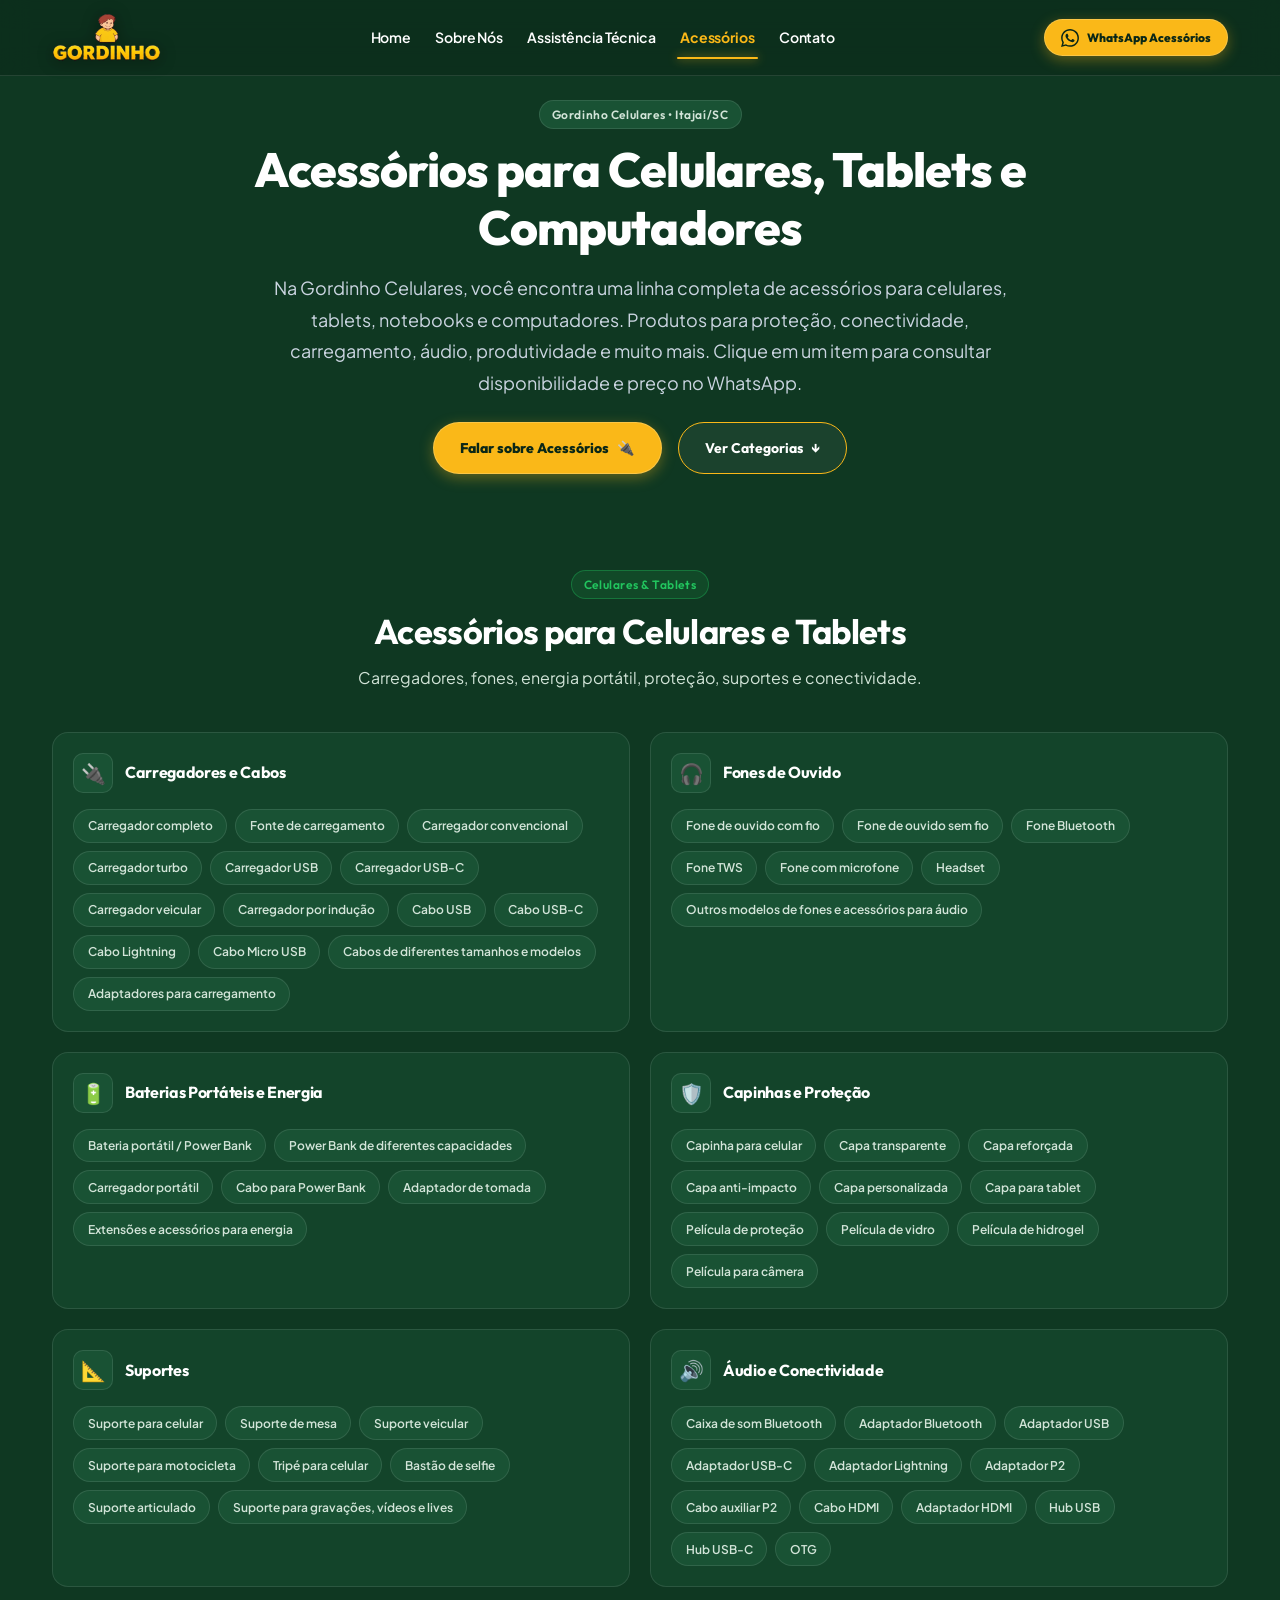
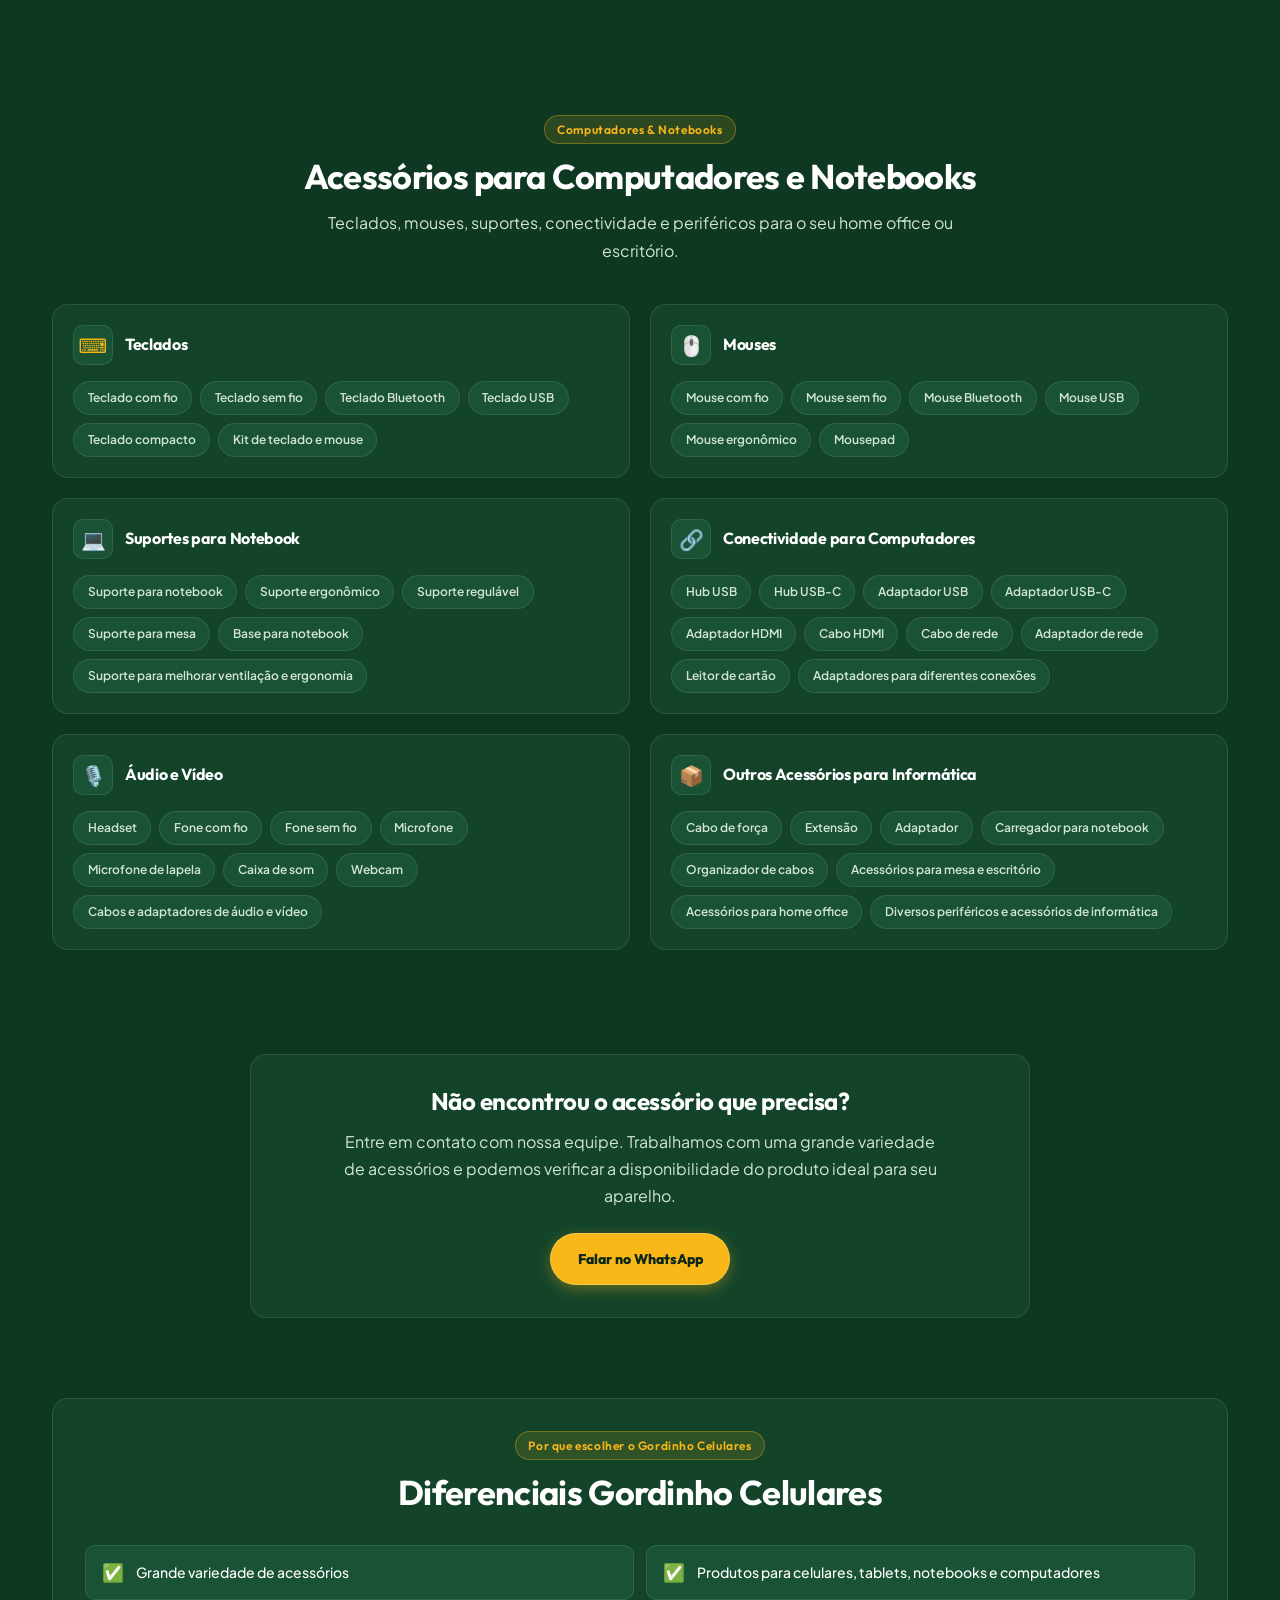
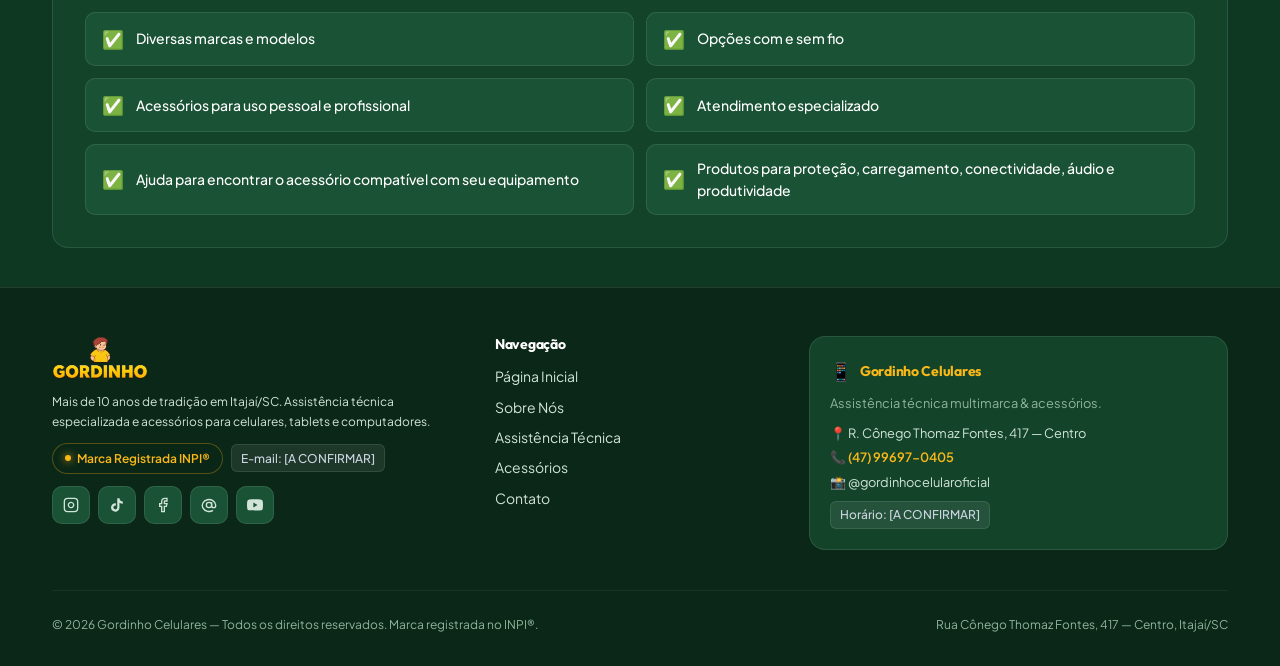
==== acessorios.html @ 09efba8e "feat: refatoracao e modernizacao visual do layout, estilizacao e paginas" ====
<!DOCTYPE html>
<html lang="pt-BR">
<head>
  <meta charset="UTF-8">
  <meta name="viewport" content="width=device-width, initial-scale=1.0">
  <title>Acessórios para Celulares, Tablets e Computadores | Gordinho Celulares</title>
  <meta name="description" content="Linha completa de acessórios para celulares, tablets, notebooks e computadores na Gordinho Celulares em Itajaí/SC: carregadores, fones, capinhas, suportes, teclados, mouses e muito mais.">
  <link rel="icon" type="image/png" href="assets/images/favicon.png">
  <link rel="apple-touch-icon" href="assets/images/favicon.png">

  <!-- CSS Design System -->
  <link rel="stylesheet" href="css/variables.css">
  <link rel="stylesheet" href="css/global.css">
  <link rel="stylesheet" href="css/components.css">
  <link rel="stylesheet" href="css/pages.css">

  <!-- Schema.org JSON-LD para Gordinho Celulares -->
  <script type="application/ld+json">
  {
    "@context": "https://schema.org",
    "@type": "LocalBusiness",
    "@id": "https://gordinhocelulares.com.br/acessorios.html#negocio",
    "name": "Gordinho Celulares — Acessórios",
    "image": "https://gordinhocelulares.com.br/assets/images/logo.png",
    "telephone": "+5547996970405",
    "address": {
      "@type": "PostalAddress",
      "streetAddress": "Rua Cônego Thomaz Fontes, 417",
      "addressLocality": "Itajaí",
      "addressRegion": "SC",
      "postalCode": "88301-100",
      "addressCountry": "BR"
    },
    "hasOfferCatalog": {
      "@type": "OfferCatalog",
      "name": "Acessórios para Celulares, Tablets e Computadores",
      "itemListElement": [
        { "@type": "OfferCatalog", "name": "Carregadores e Cabos" },
        { "@type": "OfferCatalog", "name": "Fones de Ouvido" },
        { "@type": "OfferCatalog", "name": "Baterias Portáteis e Energia" },
        { "@type": "OfferCatalog", "name": "Capinhas e Proteção" },
        { "@type": "OfferCatalog", "name": "Suportes" },
        { "@type": "OfferCatalog", "name": "Áudio e Conectividade" },
        { "@type": "OfferCatalog", "name": "Teclados" },
        { "@type": "OfferCatalog", "name": "Mouses" },
        { "@type": "OfferCatalog", "name": "Suportes para Notebook" },
        { "@type": "OfferCatalog", "name": "Conectividade para Computadores" },
        { "@type": "OfferCatalog", "name": "Áudio e Vídeo" },
        { "@type": "OfferCatalog", "name": "Outros Acessórios para Informática" }
      ]
    }
  }
  </script>
</head>
<body>

  <!-- =========================================================================
       HEADER / NAVBAR
       ========================================================================= -->
  <header class="site-header">
    <div class="container header-container">
      <a href="index.html" class="brand-logo" aria-label="Página inicial Gordinho Celulares">
        <img src="assets/images/logo.png" alt="Gordinho Celulares" class="brand-logo-img">
      </a>

      <!-- Desktop Navigation -->
      <nav class="desktop-nav" aria-label="Navegação Principal">
        <a href="index.html" class="nav-link">Home</a>
        <a href="sobre.html" class="nav-link">Sobre Nós</a>
        <a href="assistencia.html" class="nav-link">Assistência Técnica</a>
        <a href="acessorios.html" class="nav-link active">Acessórios</a>
        <a href="contato.html" class="nav-link">Contato</a>
      </nav>

      <!-- Header Actions -->
      <div class="header-actions">
        <a href="https://wa.me/5547996970405?text=Ol%C3%A1%21%20Gostaria%20de%20saber%20sobre%20acess%C3%B3rios%20dispon%C3%ADveis." target="_blank" rel="noopener noreferrer" class="btn btn-whatsapp btn-sm" aria-label="Falar sobre acessórios no WhatsApp">
          <svg width="18" height="18" viewBox="0 0 24 24" fill="currentColor"><path d="M.057 24l1.687-6.163c-1.041-1.804-1.588-3.849-1.587-5.946.003-6.556 5.338-11.891 11.893-11.891 3.181.001 6.167 1.24 8.413 3.488 2.245 2.248 3.481 5.236 3.48 8.414-.003 6.557-5.338 11.892-11.893 11.892-1.99-.001-3.951-.5-5.688-1.448l-6.305 1.654zm6.597-3.807c1.676.995 3.276 1.591 5.392 1.592 5.448 0 9.886-4.434 9.889-9.885.002-5.462-4.415-9.89-9.881-9.892-5.452 0-9.887 4.434-9.889 9.884-.001 2.225.651 3.891 1.746 5.634l-.999 3.648 3.742-.981zm11.387-5.464c-.074-.124-.272-.198-.57-.347-.297-.149-1.758-.868-2.031-.967-.272-.099-.47-.149-.669.149-.198.297-.768.967-.941 1.165-.173.198-.347.223-.644.074-.297-.149-1.255-.462-2.39-1.475-.883-.788-1.48-1.761-1.653-2.059-.173-.297-.018-.458.13-.606.134-.133.297-.347.446-.521.151-.172.2-.296.3-.495.099-.198.05-.372-.025-.521-.075-.148-.669-1.611-.916-2.206-.242-.579-.487-.501-.669-.51l-.57-.01c-.198 0-.52.074-.792.372s-1.04 1.016-1.04 2.479 1.065 2.876 1.213 3.074c.149.198 2.095 3.2 5.076 4.487.709.306 1.263.489 1.694.626.712.226 1.36.194 1.872.118.571-.085 1.758-.719 2.006-1.413.248-.695.248-1.29.173-1.414z"/></svg>
          <span>WhatsApp Acessórios</span>
        </a>

        <button type="button" class="mobile-toggle-btn" id="mobileToggleBtn" aria-label="Abrir menu de navegação" aria-expanded="false" aria-controls="mobileDrawer">
          <span></span>
          <span></span>
          <span></span>
        </button>
      </div>
    </div>
  </header>

  <!-- Mobile Drawer Backdrop -->
  <div class="mobile-drawer-backdrop"></div>

  <!-- Mobile Drawer Menu -->
  <div class="mobile-drawer" id="mobileDrawer">
    <div>
      <div style="margin-bottom: var(--space-6); display: flex; align-items: center; justify-content: space-between;">
        <img src="assets/images/logo.png" alt="Gordinho Celulares" style="height: 48px; width: auto;">
      </div>
      <nav class="mobile-nav-list" aria-label="Navegação Mobile">
        <a href="index.html" class="mobile-nav-link">Home <span>→</span></a>
        <a href="sobre.html" class="mobile-nav-link">Sobre Nós <span>→</span></a>
        <a href="assistencia.html" class="mobile-nav-link">Assistência Técnica <span>→</span></a>
        <a href="acessorios.html" class="mobile-nav-link active">Acessórios <span>→</span></a>
        <a href="contato.html" class="mobile-nav-link">Contato <span>→</span></a>
      </nav>
    </div>

    <div style="padding-top: var(--space-6); border-top: 1px solid var(--border-color);">
      <a href="https://wa.me/5547996970405?text=Ol%C3%A1%21%20Gostaria%20de%20saber%20sobre%20acess%C3%B3rios%20dispon%C3%ADveis." target="_blank" rel="noopener noreferrer" class="btn btn-whatsapp" style="width: 100%;">
        Falar sobre Acessórios
      </a>
    </div>
  </div>

  <main style="flex: 1;">

    <!-- =========================================================================
         PAGE HEADER & INTRO
         ========================================================================= -->
    <section class="page-header">
      <div class="container">
        <div class="section-tag">Gordinho Celulares • Itajaí/SC</div>
        <h1 style="margin-bottom: var(--space-4); max-width: 850px; margin-left: auto; margin-right: auto;">
          Acessórios para Celulares, Tablets e Computadores
        </h1>
        <p class="lead" style="max-width: 780px; margin: 0 auto var(--space-6) auto; color: #CBD5E1;">
          Na Gordinho Celulares, você encontra uma linha completa de acessórios para celulares, tablets, notebooks e computadores. Produtos para proteção, conectividade, carregamento, áudio, produtividade e muito mais. Clique em um item para consultar disponibilidade e preço no WhatsApp.
        </p>

        <div class="flex items-center justify-center gap-4" style="flex-wrap: wrap;">
          <a href="https://wa.me/5547996970405?text=Ol%C3%A1%21%20Gostaria%20de%20saber%20sobre%20acess%C3%B3rios%20dispon%C3%ADveis." target="_blank" rel="noopener noreferrer" class="btn btn-primary btn-lg">
            <span>Falar sobre Acessórios</span>
            <span>🔌</span>
          </a>
          <a href="#celular-tablet" class="btn btn-secondary btn-lg">
            <span>Ver Categorias</span>
            <span>↓</span>
          </a>
        </div>
      </div>
    </section>

    <!-- =========================================================================
         ACESSÓRIOS PARA CELULARES E TABLETS
         ========================================================================= -->
    <section id="celular-tablet" class="section">
      <div class="container">

        <div class="section-header">
          <div class="section-tag tag-green">Celulares &amp; Tablets</div>
          <h2 class="section-title">Acessórios para Celulares e Tablets</h2>
          <p class="section-subtitle">
            Carregadores, fones, energia portátil, proteção, suportes e conectividade.
          </p>
        </div>

        <div class="accessory-categories-grid">

        <div class="accessory-category-card">
          <div class="accessory-category-title">
            <span class="accessory-category-icon">🔌</span>
            <h3>Carregadores e Cabos</h3>
          </div>
          <div class="accessory-chip-list">
              <a href="https://wa.me/5547996970405?text=Ol%C3%A1!%20Gostaria%20de%20saber%20sobre%3A%20Carregador%20completo%20%E2%80%94%20disponibilidade%20e%20pre%C3%A7o." target="_blank" rel="noopener noreferrer" class="accessory-chip">Carregador completo</a>
              <a href="https://wa.me/5547996970405?text=Ol%C3%A1!%20Gostaria%20de%20saber%20sobre%3A%20Fonte%20de%20carregamento%20%E2%80%94%20disponibilidade%20e%20pre%C3%A7o." target="_blank" rel="noopener noreferrer" class="accessory-chip">Fonte de carregamento</a>
              <a href="https://wa.me/5547996970405?text=Ol%C3%A1!%20Gostaria%20de%20saber%20sobre%3A%20Carregador%20convencional%20%E2%80%94%20disponibilidade%20e%20pre%C3%A7o." target="_blank" rel="noopener noreferrer" class="accessory-chip">Carregador convencional</a>
              <a href="https://wa.me/5547996970405?text=Ol%C3%A1!%20Gostaria%20de%20saber%20sobre%3A%20Carregador%20turbo%20%E2%80%94%20disponibilidade%20e%20pre%C3%A7o." target="_blank" rel="noopener noreferrer" class="accessory-chip">Carregador turbo</a>
              <a href="https://wa.me/5547996970405?text=Ol%C3%A1!%20Gostaria%20de%20saber%20sobre%3A%20Carregador%20USB%20%E2%80%94%20disponibilidade%20e%20pre%C3%A7o." target="_blank" rel="noopener noreferrer" class="accessory-chip">Carregador USB</a>
              <a href="https://wa.me/5547996970405?text=Ol%C3%A1!%20Gostaria%20de%20saber%20sobre%3A%20Carregador%20USB-C%20%E2%80%94%20disponibilidade%20e%20pre%C3%A7o." target="_blank" rel="noopener noreferrer" class="accessory-chip">Carregador USB-C</a>
              <a href="https://wa.me/5547996970405?text=Ol%C3%A1!%20Gostaria%20de%20saber%20sobre%3A%20Carregador%20veicular%20%E2%80%94%20disponibilidade%20e%20pre%C3%A7o." target="_blank" rel="noopener noreferrer" class="accessory-chip">Carregador veicular</a>
              <a href="https://wa.me/5547996970405?text=Ol%C3%A1!%20Gostaria%20de%20saber%20sobre%3A%20Carregador%20por%20indu%C3%A7%C3%A3o%20%E2%80%94%20disponibilidade%20e%20pre%C3%A7o." target="_blank" rel="noopener noreferrer" class="accessory-chip">Carregador por indução</a>
              <a href="https://wa.me/5547996970405?text=Ol%C3%A1!%20Gostaria%20de%20saber%20sobre%3A%20Cabo%20USB%20%E2%80%94%20disponibilidade%20e%20pre%C3%A7o." target="_blank" rel="noopener noreferrer" class="accessory-chip">Cabo USB</a>
              <a href="https://wa.me/5547996970405?text=Ol%C3%A1!%20Gostaria%20de%20saber%20sobre%3A%20Cabo%20USB-C%20%E2%80%94%20disponibilidade%20e%20pre%C3%A7o." target="_blank" rel="noopener noreferrer" class="accessory-chip">Cabo USB-C</a>
              <a href="https://wa.me/5547996970405?text=Ol%C3%A1!%20Gostaria%20de%20saber%20sobre%3A%20Cabo%20Lightning%20%E2%80%94%20disponibilidade%20e%20pre%C3%A7o." target="_blank" rel="noopener noreferrer" class="accessory-chip">Cabo Lightning</a>
              <a href="https://wa.me/5547996970405?text=Ol%C3%A1!%20Gostaria%20de%20saber%20sobre%3A%20Cabo%20Micro%20USB%20%E2%80%94%20disponibilidade%20e%20pre%C3%A7o." target="_blank" rel="noopener noreferrer" class="accessory-chip">Cabo Micro USB</a>
              <a href="https://wa.me/5547996970405?text=Ol%C3%A1!%20Gostaria%20de%20saber%20sobre%3A%20Cabos%20de%20diferentes%20tamanhos%20e%20modelos%20%E2%80%94%20disponibilidade%20e%20pre%C3%A7o." target="_blank" rel="noopener noreferrer" class="accessory-chip">Cabos de diferentes tamanhos e modelos</a>
              <a href="https://wa.me/5547996970405?text=Ol%C3%A1!%20Gostaria%20de%20saber%20sobre%3A%20Adaptadores%20para%20carregamento%20%E2%80%94%20disponibilidade%20e%20pre%C3%A7o." target="_blank" rel="noopener noreferrer" class="accessory-chip">Adaptadores para carregamento</a>
          </div>
        </div>

        <div class="accessory-category-card">
          <div class="accessory-category-title">
            <span class="accessory-category-icon">🎧</span>
            <h3>Fones de Ouvido</h3>
          </div>
          <div class="accessory-chip-list">
              <a href="https://wa.me/5547996970405?text=Ol%C3%A1!%20Gostaria%20de%20saber%20sobre%3A%20Fone%20de%20ouvido%20com%20fio%20%E2%80%94%20disponibilidade%20e%20pre%C3%A7o." target="_blank" rel="noopener noreferrer" class="accessory-chip">Fone de ouvido com fio</a>
              <a href="https://wa.me/5547996970405?text=Ol%C3%A1!%20Gostaria%20de%20saber%20sobre%3A%20Fone%20de%20ouvido%20sem%20fio%20%E2%80%94%20disponibilidade%20e%20pre%C3%A7o." target="_blank" rel="noopener noreferrer" class="accessory-chip">Fone de ouvido sem fio</a>
              <a href="https://wa.me/5547996970405?text=Ol%C3%A1!%20Gostaria%20de%20saber%20sobre%3A%20Fone%20Bluetooth%20%E2%80%94%20disponibilidade%20e%20pre%C3%A7o." target="_blank" rel="noopener noreferrer" class="accessory-chip">Fone Bluetooth</a>
              <a href="https://wa.me/5547996970405?text=Ol%C3%A1!%20Gostaria%20de%20saber%20sobre%3A%20Fone%20TWS%20%E2%80%94%20disponibilidade%20e%20pre%C3%A7o." target="_blank" rel="noopener noreferrer" class="accessory-chip">Fone TWS</a>
              <a href="https://wa.me/5547996970405?text=Ol%C3%A1!%20Gostaria%20de%20saber%20sobre%3A%20Fone%20com%20microfone%20%E2%80%94%20disponibilidade%20e%20pre%C3%A7o." target="_blank" rel="noopener noreferrer" class="accessory-chip">Fone com microfone</a>
              <a href="https://wa.me/5547996970405?text=Ol%C3%A1!%20Gostaria%20de%20saber%20sobre%3A%20Headset%20%E2%80%94%20disponibilidade%20e%20pre%C3%A7o." target="_blank" rel="noopener noreferrer" class="accessory-chip">Headset</a>
              <a href="https://wa.me/5547996970405?text=Ol%C3%A1!%20Gostaria%20de%20saber%20sobre%3A%20Outros%20modelos%20de%20fones%20e%20acess%C3%B3rios%20para%20%C3%A1udio%20%E2%80%94%20disponibilidade%20e%20pre%C3%A7o." target="_blank" rel="noopener noreferrer" class="accessory-chip">Outros modelos de fones e acessórios para áudio</a>
          </div>
        </div>

        <div class="accessory-category-card">
          <div class="accessory-category-title">
            <span class="accessory-category-icon">🔋</span>
            <h3>Baterias Portáteis e Energia</h3>
          </div>
          <div class="accessory-chip-list">
              <a href="https://wa.me/5547996970405?text=Ol%C3%A1!%20Gostaria%20de%20saber%20sobre%3A%20Bateria%20port%C3%A1til%20%2F%20Power%20Bank%20%E2%80%94%20disponibilidade%20e%20pre%C3%A7o." target="_blank" rel="noopener noreferrer" class="accessory-chip">Bateria portátil / Power Bank</a>
              <a href="https://wa.me/5547996970405?text=Ol%C3%A1!%20Gostaria%20de%20saber%20sobre%3A%20Power%20Bank%20de%20diferentes%20capacidades%20%E2%80%94%20disponibilidade%20e%20pre%C3%A7o." target="_blank" rel="noopener noreferrer" class="accessory-chip">Power Bank de diferentes capacidades</a>
              <a href="https://wa.me/5547996970405?text=Ol%C3%A1!%20Gostaria%20de%20saber%20sobre%3A%20Carregador%20port%C3%A1til%20%E2%80%94%20disponibilidade%20e%20pre%C3%A7o." target="_blank" rel="noopener noreferrer" class="accessory-chip">Carregador portátil</a>
              <a href="https://wa.me/5547996970405?text=Ol%C3%A1!%20Gostaria%20de%20saber%20sobre%3A%20Cabo%20para%20Power%20Bank%20%E2%80%94%20disponibilidade%20e%20pre%C3%A7o." target="_blank" rel="noopener noreferrer" class="accessory-chip">Cabo para Power Bank</a>
              <a href="https://wa.me/5547996970405?text=Ol%C3%A1!%20Gostaria%20de%20saber%20sobre%3A%20Adaptador%20de%20tomada%20%E2%80%94%20disponibilidade%20e%20pre%C3%A7o." target="_blank" rel="noopener noreferrer" class="accessory-chip">Adaptador de tomada</a>
              <a href="https://wa.me/5547996970405?text=Ol%C3%A1!%20Gostaria%20de%20saber%20sobre%3A%20Extens%C3%B5es%20e%20acess%C3%B3rios%20para%20energia%20%E2%80%94%20disponibilidade%20e%20pre%C3%A7o." target="_blank" rel="noopener noreferrer" class="accessory-chip">Extensões e acessórios para energia</a>
          </div>
        </div>

        <div class="accessory-category-card">
          <div class="accessory-category-title">
            <span class="accessory-category-icon">🛡️</span>
            <h3>Capinhas e Proteção</h3>
          </div>
          <div class="accessory-chip-list">
              <a href="https://wa.me/5547996970405?text=Ol%C3%A1!%20Gostaria%20de%20saber%20sobre%3A%20Capinha%20para%20celular%20%E2%80%94%20disponibilidade%20e%20pre%C3%A7o." target="_blank" rel="noopener noreferrer" class="accessory-chip">Capinha para celular</a>
              <a href="https://wa.me/5547996970405?text=Ol%C3%A1!%20Gostaria%20de%20saber%20sobre%3A%20Capa%20transparente%20%E2%80%94%20disponibilidade%20e%20pre%C3%A7o." target="_blank" rel="noopener noreferrer" class="accessory-chip">Capa transparente</a>
              <a href="https://wa.me/5547996970405?text=Ol%C3%A1!%20Gostaria%20de%20saber%20sobre%3A%20Capa%20refor%C3%A7ada%20%E2%80%94%20disponibilidade%20e%20pre%C3%A7o." target="_blank" rel="noopener noreferrer" class="accessory-chip">Capa reforçada</a>
              <a href="https://wa.me/5547996970405?text=Ol%C3%A1!%20Gostaria%20de%20saber%20sobre%3A%20Capa%20anti-impacto%20%E2%80%94%20disponibilidade%20e%20pre%C3%A7o." target="_blank" rel="noopener noreferrer" class="accessory-chip">Capa anti-impacto</a>
              <a href="https://wa.me/5547996970405?text=Ol%C3%A1!%20Gostaria%20de%20saber%20sobre%3A%20Capa%20personalizada%20%E2%80%94%20disponibilidade%20e%20pre%C3%A7o." target="_blank" rel="noopener noreferrer" class="accessory-chip">Capa personalizada</a>
              <a href="https://wa.me/5547996970405?text=Ol%C3%A1!%20Gostaria%20de%20saber%20sobre%3A%20Capa%20para%20tablet%20%E2%80%94%20disponibilidade%20e%20pre%C3%A7o." target="_blank" rel="noopener noreferrer" class="accessory-chip">Capa para tablet</a>
              <a href="https://wa.me/5547996970405?text=Ol%C3%A1!%20Gostaria%20de%20saber%20sobre%3A%20Pel%C3%ADcula%20de%20prote%C3%A7%C3%A3o%20%E2%80%94%20disponibilidade%20e%20pre%C3%A7o." target="_blank" rel="noopener noreferrer" class="accessory-chip">Película de proteção</a>
              <a href="https://wa.me/5547996970405?text=Ol%C3%A1!%20Gostaria%20de%20saber%20sobre%3A%20Pel%C3%ADcula%20de%20vidro%20%E2%80%94%20disponibilidade%20e%20pre%C3%A7o." target="_blank" rel="noopener noreferrer" class="accessory-chip">Película de vidro</a>
              <a href="https://wa.me/5547996970405?text=Ol%C3%A1!%20Gostaria%20de%20saber%20sobre%3A%20Pel%C3%ADcula%20de%20hidrogel%20%E2%80%94%20disponibilidade%20e%20pre%C3%A7o." target="_blank" rel="noopener noreferrer" class="accessory-chip">Película de hidrogel</a>
              <a href="https://wa.me/5547996970405?text=Ol%C3%A1!%20Gostaria%20de%20saber%20sobre%3A%20Pel%C3%ADcula%20para%20c%C3%A2mera%20%E2%80%94%20disponibilidade%20e%20pre%C3%A7o." target="_blank" rel="noopener noreferrer" class="accessory-chip">Película para câmera</a>
          </div>
        </div>

        <div class="accessory-category-card">
          <div class="accessory-category-title">
            <span class="accessory-category-icon">📐</span>
            <h3>Suportes</h3>
          </div>
          <div class="accessory-chip-list">
              <a href="https://wa.me/5547996970405?text=Ol%C3%A1!%20Gostaria%20de%20saber%20sobre%3A%20Suporte%20para%20celular%20%E2%80%94%20disponibilidade%20e%20pre%C3%A7o." target="_blank" rel="noopener noreferrer" class="accessory-chip">Suporte para celular</a>
              <a href="https://wa.me/5547996970405?text=Ol%C3%A1!%20Gostaria%20de%20saber%20sobre%3A%20Suporte%20de%20mesa%20%E2%80%94%20disponibilidade%20e%20pre%C3%A7o." target="_blank" rel="noopener noreferrer" class="accessory-chip">Suporte de mesa</a>
              <a href="https://wa.me/5547996970405?text=Ol%C3%A1!%20Gostaria%20de%20saber%20sobre%3A%20Suporte%20veicular%20%E2%80%94%20disponibilidade%20e%20pre%C3%A7o." target="_blank" rel="noopener noreferrer" class="accessory-chip">Suporte veicular</a>
              <a href="https://wa.me/5547996970405?text=Ol%C3%A1!%20Gostaria%20de%20saber%20sobre%3A%20Suporte%20para%20motocicleta%20%E2%80%94%20disponibilidade%20e%20pre%C3%A7o." target="_blank" rel="noopener noreferrer" class="accessory-chip">Suporte para motocicleta</a>
              <a href="https://wa.me/5547996970405?text=Ol%C3%A1!%20Gostaria%20de%20saber%20sobre%3A%20Trip%C3%A9%20para%20celular%20%E2%80%94%20disponibilidade%20e%20pre%C3%A7o." target="_blank" rel="noopener noreferrer" class="accessory-chip">Tripé para celular</a>
              <a href="https://wa.me/5547996970405?text=Ol%C3%A1!%20Gostaria%20de%20saber%20sobre%3A%20Bast%C3%A3o%20de%20selfie%20%E2%80%94%20disponibilidade%20e%20pre%C3%A7o." target="_blank" rel="noopener noreferrer" class="accessory-chip">Bastão de selfie</a>
              <a href="https://wa.me/5547996970405?text=Ol%C3%A1!%20Gostaria%20de%20saber%20sobre%3A%20Suporte%20articulado%20%E2%80%94%20disponibilidade%20e%20pre%C3%A7o." target="_blank" rel="noopener noreferrer" class="accessory-chip">Suporte articulado</a>
              <a href="https://wa.me/5547996970405?text=Ol%C3%A1!%20Gostaria%20de%20saber%20sobre%3A%20Suporte%20para%20grava%C3%A7%C3%B5es%2C%20v%C3%ADdeos%20e%20lives%20%E2%80%94%20disponibilidade%20e%20pre%C3%A7o." target="_blank" rel="noopener noreferrer" class="accessory-chip">Suporte para gravações, vídeos e lives</a>
          </div>
        </div>

        <div class="accessory-category-card">
          <div class="accessory-category-title">
            <span class="accessory-category-icon">🔊</span>
            <h3>Áudio e Conectividade</h3>
          </div>
          <div class="accessory-chip-list">
              <a href="https://wa.me/5547996970405?text=Ol%C3%A1!%20Gostaria%20de%20saber%20sobre%3A%20Caixa%20de%20som%20Bluetooth%20%E2%80%94%20disponibilidade%20e%20pre%C3%A7o." target="_blank" rel="noopener noreferrer" class="accessory-chip">Caixa de som Bluetooth</a>
              <a href="https://wa.me/5547996970405?text=Ol%C3%A1!%20Gostaria%20de%20saber%20sobre%3A%20Adaptador%20Bluetooth%20%E2%80%94%20disponibilidade%20e%20pre%C3%A7o." target="_blank" rel="noopener noreferrer" class="accessory-chip">Adaptador Bluetooth</a>
              <a href="https://wa.me/5547996970405?text=Ol%C3%A1!%20Gostaria%20de%20saber%20sobre%3A%20Adaptador%20USB%20%E2%80%94%20disponibilidade%20e%20pre%C3%A7o." target="_blank" rel="noopener noreferrer" class="accessory-chip">Adaptador USB</a>
              <a href="https://wa.me/5547996970405?text=Ol%C3%A1!%20Gostaria%20de%20saber%20sobre%3A%20Adaptador%20USB-C%20%E2%80%94%20disponibilidade%20e%20pre%C3%A7o." target="_blank" rel="noopener noreferrer" class="accessory-chip">Adaptador USB-C</a>
              <a href="https://wa.me/5547996970405?text=Ol%C3%A1!%20Gostaria%20de%20saber%20sobre%3A%20Adaptador%20Lightning%20%E2%80%94%20disponibilidade%20e%20pre%C3%A7o." target="_blank" rel="noopener noreferrer" class="accessory-chip">Adaptador Lightning</a>
              <a href="https://wa.me/5547996970405?text=Ol%C3%A1!%20Gostaria%20de%20saber%20sobre%3A%20Adaptador%20P2%20%E2%80%94%20disponibilidade%20e%20pre%C3%A7o." target="_blank" rel="noopener noreferrer" class="accessory-chip">Adaptador P2</a>
              <a href="https://wa.me/5547996970405?text=Ol%C3%A1!%20Gostaria%20de%20saber%20sobre%3A%20Cabo%20auxiliar%20P2%20%E2%80%94%20disponibilidade%20e%20pre%C3%A7o." target="_blank" rel="noopener noreferrer" class="accessory-chip">Cabo auxiliar P2</a>
              <a href="https://wa.me/5547996970405?text=Ol%C3%A1!%20Gostaria%20de%20saber%20sobre%3A%20Cabo%20HDMI%20%E2%80%94%20disponibilidade%20e%20pre%C3%A7o." target="_blank" rel="noopener noreferrer" class="accessory-chip">Cabo HDMI</a>
              <a href="https://wa.me/5547996970405?text=Ol%C3%A1!%20Gostaria%20de%20saber%20sobre%3A%20Adaptador%20HDMI%20%E2%80%94%20disponibilidade%20e%20pre%C3%A7o." target="_blank" rel="noopener noreferrer" class="accessory-chip">Adaptador HDMI</a>
              <a href="https://wa.me/5547996970405?text=Ol%C3%A1!%20Gostaria%20de%20saber%20sobre%3A%20Hub%20USB%20%E2%80%94%20disponibilidade%20e%20pre%C3%A7o." target="_blank" rel="noopener noreferrer" class="accessory-chip">Hub USB</a>
              <a href="https://wa.me/5547996970405?text=Ol%C3%A1!%20Gostaria%20de%20saber%20sobre%3A%20Hub%20USB-C%20%E2%80%94%20disponibilidade%20e%20pre%C3%A7o." target="_blank" rel="noopener noreferrer" class="accessory-chip">Hub USB-C</a>
              <a href="https://wa.me/5547996970405?text=Ol%C3%A1!%20Gostaria%20de%20saber%20sobre%3A%20OTG%20%E2%80%94%20disponibilidade%20e%20pre%C3%A7o." target="_blank" rel="noopener noreferrer" class="accessory-chip">OTG</a>
          </div>
        </div>

        </div>

      </div>
    </section>

    <!-- =========================================================================
         ACESSÓRIOS PARA COMPUTADORES E NOTEBOOKS
         ========================================================================= -->
    <section class="section">
      <div class="container">

        <div class="section-header">
          <div class="section-tag tag-yellow">Computadores &amp; Notebooks</div>
          <h2 class="section-title">Acessórios para Computadores e Notebooks</h2>
          <p class="section-subtitle">
            Teclados, mouses, suportes, conectividade e periféricos para o seu home office ou escritório.
          </p>
        </div>

        <div class="accessory-categories-grid">

        <div class="accessory-category-card">
          <div class="accessory-category-title">
            <span class="accessory-category-icon">⌨️</span>
            <h3>Teclados</h3>
          </div>
          <div class="accessory-chip-list">
              <a href="https://wa.me/5547996970405?text=Ol%C3%A1!%20Gostaria%20de%20saber%20sobre%3A%20Teclado%20com%20fio%20%E2%80%94%20disponibilidade%20e%20pre%C3%A7o." target="_blank" rel="noopener noreferrer" class="accessory-chip">Teclado com fio</a>
              <a href="https://wa.me/5547996970405?text=Ol%C3%A1!%20Gostaria%20de%20saber%20sobre%3A%20Teclado%20sem%20fio%20%E2%80%94%20disponibilidade%20e%20pre%C3%A7o." target="_blank" rel="noopener noreferrer" class="accessory-chip">Teclado sem fio</a>
              <a href="https://wa.me/5547996970405?text=Ol%C3%A1!%20Gostaria%20de%20saber%20sobre%3A%20Teclado%20Bluetooth%20%E2%80%94%20disponibilidade%20e%20pre%C3%A7o." target="_blank" rel="noopener noreferrer" class="accessory-chip">Teclado Bluetooth</a>
              <a href="https://wa.me/5547996970405?text=Ol%C3%A1!%20Gostaria%20de%20saber%20sobre%3A%20Teclado%20USB%20%E2%80%94%20disponibilidade%20e%20pre%C3%A7o." target="_blank" rel="noopener noreferrer" class="accessory-chip">Teclado USB</a>
              <a href="https://wa.me/5547996970405?text=Ol%C3%A1!%20Gostaria%20de%20saber%20sobre%3A%20Teclado%20compacto%20%E2%80%94%20disponibilidade%20e%20pre%C3%A7o." target="_blank" rel="noopener noreferrer" class="accessory-chip">Teclado compacto</a>
              <a href="https://wa.me/5547996970405?text=Ol%C3%A1!%20Gostaria%20de%20saber%20sobre%3A%20Kit%20de%20teclado%20e%20mouse%20%E2%80%94%20disponibilidade%20e%20pre%C3%A7o." target="_blank" rel="noopener noreferrer" class="accessory-chip">Kit de teclado e mouse</a>
          </div>
        </div>

        <div class="accessory-category-card">
          <div class="accessory-category-title">
            <span class="accessory-category-icon">🖱️</span>
            <h3>Mouses</h3>
          </div>
          <div class="accessory-chip-list">
              <a href="https://wa.me/5547996970405?text=Ol%C3%A1!%20Gostaria%20de%20saber%20sobre%3A%20Mouse%20com%20fio%20%E2%80%94%20disponibilidade%20e%20pre%C3%A7o." target="_blank" rel="noopener noreferrer" class="accessory-chip">Mouse com fio</a>
              <a href="https://wa.me/5547996970405?text=Ol%C3%A1!%20Gostaria%20de%20saber%20sobre%3A%20Mouse%20sem%20fio%20%E2%80%94%20disponibilidade%20e%20pre%C3%A7o." target="_blank" rel="noopener noreferrer" class="accessory-chip">Mouse sem fio</a>
              <a href="https://wa.me/5547996970405?text=Ol%C3%A1!%20Gostaria%20de%20saber%20sobre%3A%20Mouse%20Bluetooth%20%E2%80%94%20disponibilidade%20e%20pre%C3%A7o." target="_blank" rel="noopener noreferrer" class="accessory-chip">Mouse Bluetooth</a>
              <a href="https://wa.me/5547996970405?text=Ol%C3%A1!%20Gostaria%20de%20saber%20sobre%3A%20Mouse%20USB%20%E2%80%94%20disponibilidade%20e%20pre%C3%A7o." target="_blank" rel="noopener noreferrer" class="accessory-chip">Mouse USB</a>
              <a href="https://wa.me/5547996970405?text=Ol%C3%A1!%20Gostaria%20de%20saber%20sobre%3A%20Mouse%20ergon%C3%B4mico%20%E2%80%94%20disponibilidade%20e%20pre%C3%A7o." target="_blank" rel="noopener noreferrer" class="accessory-chip">Mouse ergonômico</a>
              <a href="https://wa.me/5547996970405?text=Ol%C3%A1!%20Gostaria%20de%20saber%20sobre%3A%20Mousepad%20%E2%80%94%20disponibilidade%20e%20pre%C3%A7o." target="_blank" rel="noopener noreferrer" class="accessory-chip">Mousepad</a>
          </div>
        </div>

        <div class="accessory-category-card">
          <div class="accessory-category-title">
            <span class="accessory-category-icon">💻</span>
            <h3>Suportes para Notebook</h3>
          </div>
          <div class="accessory-chip-list">
              <a href="https://wa.me/5547996970405?text=Ol%C3%A1!%20Gostaria%20de%20saber%20sobre%3A%20Suporte%20para%20notebook%20%E2%80%94%20disponibilidade%20e%20pre%C3%A7o." target="_blank" rel="noopener noreferrer" class="accessory-chip">Suporte para notebook</a>
              <a href="https://wa.me/5547996970405?text=Ol%C3%A1!%20Gostaria%20de%20saber%20sobre%3A%20Suporte%20ergon%C3%B4mico%20%E2%80%94%20disponibilidade%20e%20pre%C3%A7o." target="_blank" rel="noopener noreferrer" class="accessory-chip">Suporte ergonômico</a>
              <a href="https://wa.me/5547996970405?text=Ol%C3%A1!%20Gostaria%20de%20saber%20sobre%3A%20Suporte%20regul%C3%A1vel%20%E2%80%94%20disponibilidade%20e%20pre%C3%A7o." target="_blank" rel="noopener noreferrer" class="accessory-chip">Suporte regulável</a>
              <a href="https://wa.me/5547996970405?text=Ol%C3%A1!%20Gostaria%20de%20saber%20sobre%3A%20Suporte%20para%20mesa%20%E2%80%94%20disponibilidade%20e%20pre%C3%A7o." target="_blank" rel="noopener noreferrer" class="accessory-chip">Suporte para mesa</a>
              <a href="https://wa.me/5547996970405?text=Ol%C3%A1!%20Gostaria%20de%20saber%20sobre%3A%20Base%20para%20notebook%20%E2%80%94%20disponibilidade%20e%20pre%C3%A7o." target="_blank" rel="noopener noreferrer" class="accessory-chip">Base para notebook</a>
              <a href="https://wa.me/5547996970405?text=Ol%C3%A1!%20Gostaria%20de%20saber%20sobre%3A%20Suporte%20para%20melhorar%20ventila%C3%A7%C3%A3o%20e%20ergonomia%20%E2%80%94%20disponibilidade%20e%20pre%C3%A7o." target="_blank" rel="noopener noreferrer" class="accessory-chip">Suporte para melhorar ventilação e ergonomia</a>
          </div>
        </div>

        <div class="accessory-category-card">
          <div class="accessory-category-title">
            <span class="accessory-category-icon">🔗</span>
            <h3>Conectividade para Computadores</h3>
          </div>
          <div class="accessory-chip-list">
              <a href="https://wa.me/5547996970405?text=Ol%C3%A1!%20Gostaria%20de%20saber%20sobre%3A%20Hub%20USB%20%E2%80%94%20disponibilidade%20e%20pre%C3%A7o." target="_blank" rel="noopener noreferrer" class="accessory-chip">Hub USB</a>
              <a href="https://wa.me/5547996970405?text=Ol%C3%A1!%20Gostaria%20de%20saber%20sobre%3A%20Hub%20USB-C%20%E2%80%94%20disponibilidade%20e%20pre%C3%A7o." target="_blank" rel="noopener noreferrer" class="accessory-chip">Hub USB-C</a>
              <a href="https://wa.me/5547996970405?text=Ol%C3%A1!%20Gostaria%20de%20saber%20sobre%3A%20Adaptador%20USB%20%E2%80%94%20disponibilidade%20e%20pre%C3%A7o." target="_blank" rel="noopener noreferrer" class="accessory-chip">Adaptador USB</a>
              <a href="https://wa.me/5547996970405?text=Ol%C3%A1!%20Gostaria%20de%20saber%20sobre%3A%20Adaptador%20USB-C%20%E2%80%94%20disponibilidade%20e%20pre%C3%A7o." target="_blank" rel="noopener noreferrer" class="accessory-chip">Adaptador USB-C</a>
              <a href="https://wa.me/5547996970405?text=Ol%C3%A1!%20Gostaria%20de%20saber%20sobre%3A%20Adaptador%20HDMI%20%E2%80%94%20disponibilidade%20e%20pre%C3%A7o." target="_blank" rel="noopener noreferrer" class="accessory-chip">Adaptador HDMI</a>
              <a href="https://wa.me/5547996970405?text=Ol%C3%A1!%20Gostaria%20de%20saber%20sobre%3A%20Cabo%20HDMI%20%E2%80%94%20disponibilidade%20e%20pre%C3%A7o." target="_blank" rel="noopener noreferrer" class="accessory-chip">Cabo HDMI</a>
              <a href="https://wa.me/5547996970405?text=Ol%C3%A1!%20Gostaria%20de%20saber%20sobre%3A%20Cabo%20de%20rede%20%E2%80%94%20disponibilidade%20e%20pre%C3%A7o." target="_blank" rel="noopener noreferrer" class="accessory-chip">Cabo de rede</a>
              <a href="https://wa.me/5547996970405?text=Ol%C3%A1!%20Gostaria%20de%20saber%20sobre%3A%20Adaptador%20de%20rede%20%E2%80%94%20disponibilidade%20e%20pre%C3%A7o." target="_blank" rel="noopener noreferrer" class="accessory-chip">Adaptador de rede</a>
              <a href="https://wa.me/5547996970405?text=Ol%C3%A1!%20Gostaria%20de%20saber%20sobre%3A%20Leitor%20de%20cart%C3%A3o%20%E2%80%94%20disponibilidade%20e%20pre%C3%A7o." target="_blank" rel="noopener noreferrer" class="accessory-chip">Leitor de cartão</a>
              <a href="https://wa.me/5547996970405?text=Ol%C3%A1!%20Gostaria%20de%20saber%20sobre%3A%20Adaptadores%20para%20diferentes%20conex%C3%B5es%20%E2%80%94%20disponibilidade%20e%20pre%C3%A7o." target="_blank" rel="noopener noreferrer" class="accessory-chip">Adaptadores para diferentes conexões</a>
          </div>
        </div>

        <div class="accessory-category-card">
          <div class="accessory-category-title">
            <span class="accessory-category-icon">🎙️</span>
            <h3>Áudio e Vídeo</h3>
          </div>
          <div class="accessory-chip-list">
              <a href="https://wa.me/5547996970405?text=Ol%C3%A1!%20Gostaria%20de%20saber%20sobre%3A%20Headset%20%E2%80%94%20disponibilidade%20e%20pre%C3%A7o." target="_blank" rel="noopener noreferrer" class="accessory-chip">Headset</a>
              <a href="https://wa.me/5547996970405?text=Ol%C3%A1!%20Gostaria%20de%20saber%20sobre%3A%20Fone%20com%20fio%20%E2%80%94%20disponibilidade%20e%20pre%C3%A7o." target="_blank" rel="noopener noreferrer" class="accessory-chip">Fone com fio</a>
              <a href="https://wa.me/5547996970405?text=Ol%C3%A1!%20Gostaria%20de%20saber%20sobre%3A%20Fone%20sem%20fio%20%E2%80%94%20disponibilidade%20e%20pre%C3%A7o." target="_blank" rel="noopener noreferrer" class="accessory-chip">Fone sem fio</a>
              <a href="https://wa.me/5547996970405?text=Ol%C3%A1!%20Gostaria%20de%20saber%20sobre%3A%20Microfone%20%E2%80%94%20disponibilidade%20e%20pre%C3%A7o." target="_blank" rel="noopener noreferrer" class="accessory-chip">Microfone</a>
              <a href="https://wa.me/5547996970405?text=Ol%C3%A1!%20Gostaria%20de%20saber%20sobre%3A%20Microfone%20de%20lapela%20%E2%80%94%20disponibilidade%20e%20pre%C3%A7o." target="_blank" rel="noopener noreferrer" class="accessory-chip">Microfone de lapela</a>
              <a href="https://wa.me/5547996970405?text=Ol%C3%A1!%20Gostaria%20de%20saber%20sobre%3A%20Caixa%20de%20som%20%E2%80%94%20disponibilidade%20e%20pre%C3%A7o." target="_blank" rel="noopener noreferrer" class="accessory-chip">Caixa de som</a>
              <a href="https://wa.me/5547996970405?text=Ol%C3%A1!%20Gostaria%20de%20saber%20sobre%3A%20Webcam%20%E2%80%94%20disponibilidade%20e%20pre%C3%A7o." target="_blank" rel="noopener noreferrer" class="accessory-chip">Webcam</a>
              <a href="https://wa.me/5547996970405?text=Ol%C3%A1!%20Gostaria%20de%20saber%20sobre%3A%20Cabos%20e%20adaptadores%20de%20%C3%A1udio%20e%20v%C3%ADdeo%20%E2%80%94%20disponibilidade%20e%20pre%C3%A7o." target="_blank" rel="noopener noreferrer" class="accessory-chip">Cabos e adaptadores de áudio e vídeo</a>
          </div>
        </div>

        <div class="accessory-category-card">
          <div class="accessory-category-title">
            <span class="accessory-category-icon">📦</span>
            <h3>Outros Acessórios para Informática</h3>
          </div>
          <div class="accessory-chip-list">
              <a href="https://wa.me/5547996970405?text=Ol%C3%A1!%20Gostaria%20de%20saber%20sobre%3A%20Cabo%20de%20for%C3%A7a%20%E2%80%94%20disponibilidade%20e%20pre%C3%A7o." target="_blank" rel="noopener noreferrer" class="accessory-chip">Cabo de força</a>
              <a href="https://wa.me/5547996970405?text=Ol%C3%A1!%20Gostaria%20de%20saber%20sobre%3A%20Extens%C3%A3o%20%E2%80%94%20disponibilidade%20e%20pre%C3%A7o." target="_blank" rel="noopener noreferrer" class="accessory-chip">Extensão</a>
              <a href="https://wa.me/5547996970405?text=Ol%C3%A1!%20Gostaria%20de%20saber%20sobre%3A%20Adaptador%20%E2%80%94%20disponibilidade%20e%20pre%C3%A7o." target="_blank" rel="noopener noreferrer" class="accessory-chip">Adaptador</a>
              <a href="https://wa.me/5547996970405?text=Ol%C3%A1!%20Gostaria%20de%20saber%20sobre%3A%20Carregador%20para%20notebook%20%E2%80%94%20disponibilidade%20e%20pre%C3%A7o." target="_blank" rel="noopener noreferrer" class="accessory-chip">Carregador para notebook</a>
              <a href="https://wa.me/5547996970405?text=Ol%C3%A1!%20Gostaria%20de%20saber%20sobre%3A%20Organizador%20de%20cabos%20%E2%80%94%20disponibilidade%20e%20pre%C3%A7o." target="_blank" rel="noopener noreferrer" class="accessory-chip">Organizador de cabos</a>
              <a href="https://wa.me/5547996970405?text=Ol%C3%A1!%20Gostaria%20de%20saber%20sobre%3A%20Acess%C3%B3rios%20para%20mesa%20e%20escrit%C3%B3rio%20%E2%80%94%20disponibilidade%20e%20pre%C3%A7o." target="_blank" rel="noopener noreferrer" class="accessory-chip">Acessórios para mesa e escritório</a>
              <a href="https://wa.me/5547996970405?text=Ol%C3%A1!%20Gostaria%20de%20saber%20sobre%3A%20Acess%C3%B3rios%20para%20home%20office%20%E2%80%94%20disponibilidade%20e%20pre%C3%A7o." target="_blank" rel="noopener noreferrer" class="accessory-chip">Acessórios para home office</a>
              <a href="https://wa.me/5547996970405?text=Ol%C3%A1!%20Gostaria%20de%20saber%20sobre%3A%20Diversos%20perif%C3%A9ricos%20e%20acess%C3%B3rios%20de%20inform%C3%A1tica%20%E2%80%94%20disponibilidade%20e%20pre%C3%A7o." target="_blank" rel="noopener noreferrer" class="accessory-chip">Diversos periféricos e acessórios de informática</a>
          </div>
        </div>

        </div>

      </div>
    </section>

    <!-- =========================================================================
         NÃO ENCONTROU O QUE PRECISA?
         ========================================================================= -->
    <section class="section-sm">
      <div class="container">
        <div class="story-box" style="text-align: center;">
          <h2 style="font-size: var(--text-2xl); margin-bottom: var(--space-3);">Não encontrou o acessório que precisa?</h2>
          <p style="font-size: var(--text-base); margin-bottom: var(--space-6); max-width: 600px; margin-left: auto; margin-right: auto;">
            Entre em contato com nossa equipe. Trabalhamos com uma grande variedade de acessórios e podemos verificar a disponibilidade do produto ideal para seu aparelho.
          </p>
          <a href="https://wa.me/5547996970405?text=Ol%C3%A1%21%20Estou%20procurando%20um%20acess%C3%B3rio%20e%20n%C3%A3o%20encontrei%20na%20lista%20do%20site%3A" target="_blank" rel="noopener noreferrer" class="btn btn-whatsapp btn-lg">
            Falar no WhatsApp
          </a>
        </div>
      </div>
    </section>

    <!-- =========================================================================
         DIFERENCIAIS
         ========================================================================= -->
    <section class="section-sm">
      <div class="container">

        <div class="differentials-box">
          <div class="section-header" style="margin-bottom: var(--space-8);">
            <div class="section-tag tag-yellow">Por que escolher o Gordinho Celulares</div>
            <h2 class="section-title">Diferenciais Gordinho Celulares</h2>
          </div>

          <div class="diff-list">

            <div class="diff-item">
              <span class="diff-item-icon">✅</span>
              <span>Grande variedade de acessórios</span>
            </div>

            <div class="diff-item">
              <span class="diff-item-icon">✅</span>
              <span>Produtos para celulares, tablets, notebooks e computadores</span>
            </div>

            <div class="diff-item">
              <span class="diff-item-icon">✅</span>
              <span>Diversas marcas e modelos</span>
            </div>

            <div class="diff-item">
              <span class="diff-item-icon">✅</span>
              <span>Opções com e sem fio</span>
            </div>

            <div class="diff-item">
              <span class="diff-item-icon">✅</span>
              <span>Acessórios para uso pessoal e profissional</span>
            </div>

            <div class="diff-item">
              <span class="diff-item-icon">✅</span>
              <span>Atendimento especializado</span>
            </div>

            <div class="diff-item">
              <span class="diff-item-icon">✅</span>
              <span>Ajuda para encontrar o acessório compatível com seu equipamento</span>
            </div>

            <div class="diff-item">
              <span class="diff-item-icon">✅</span>
              <span>Produtos para proteção, carregamento, conectividade, áudio e produtividade</span>
            </div>

          </div>
        </div>

      </div>
    </section>

  </main>

  <!-- =========================================================================
       FOOTER
       ========================================================================= -->
  <footer class="site-footer">
    <div class="container">
      <!-- 3 Colunas Balanceadas -->
      <div class="footer-grid">

        <!-- Coluna 1: Informações da Marca -->
        <div>
          <img src="assets/images/logo.png" alt="Gordinho Celulares" style="height: 44px; width: auto; margin-bottom: var(--space-3);">
          <p style="font-size: var(--text-xs); line-height: 1.6; margin-bottom: var(--space-3); color: var(--text-secondary);">
            Mais de 10 anos de tradição em Itajaí/SC. Assistência técnica especializada e acessórios para celulares, tablets e computadores.
          </p>
          <div style="display: flex; gap: var(--space-2); align-items: center; flex-wrap: wrap; margin-bottom: var(--space-3);">
            <span class="badge-inpi">Marca Registrada INPI®</span>
            <span class="badge-confirm">E-mail: [A CONFIRMAR]</span>
          </div>

          <div class="social-links-row" style="margin-top: var(--space-2);">
            <a href="https://www.instagram.com/gordinhocelularoficial/" target="_blank" rel="noopener noreferrer" class="social-btn" title="Instagram" aria-label="Instagram">
              <svg width="16" height="16" viewBox="0 0 24 24" fill="none" stroke="currentColor" stroke-width="2" aria-hidden="true"><rect width="20" height="20" x="2" y="2" rx="5" ry="5"/><path d="M16 11.37A4 4 0 1 1 12.63 8 4 4 0 0 1 16 11.37z"/><line x1="17.5" x2="17.51" y1="6.5" y2="6.5"/></svg>
            </a>
            <a href="https://www.tiktok.com/@ogordinhocelular" target="_blank" rel="noopener noreferrer" class="social-btn" title="TikTok" aria-label="TikTok">
              <svg width="16" height="16" viewBox="0 0 24 24" fill="currentColor" aria-hidden="true"><path d="M19.59 6.69a4.83 4.83 0 0 1-3.77-4.25V2h-3.45v13.67a2.89 2.89 0 0 1-5.2 1.74 2.89 2.89 0 0 1 2.31-4.64c.298-.002.595.042.88.13V9.4a6.33 6.33 0 0 0-.88-.06A6.34 6.34 0 0 0 3 15.68a6.34 6.34 0 0 0 10.82 4.49 6.27 6.27 0 0 0 1.86-4.5V8.55a8.28 8.28 0 0 0 5.07 1.74v-3.6z"/></svg>
            </a>
            <a href="https://www.facebook.com/gordinhocelularoficial" target="_blank" rel="noopener noreferrer" class="social-btn" title="Facebook" aria-label="Facebook">
              <svg width="16" height="16" viewBox="0 0 24 24" fill="none" stroke="currentColor" stroke-width="2" aria-hidden="true"><path d="M18 2h-3a5 5 0 0 0-5 5v3H7v4h3v8h4v-8h3l1-4h-4V7a1 1 0 0 1 1-1h3z"/></svg>
            </a>
            <a href="https://www.threads.net/@gordinhocelularoficial" target="_blank" rel="noopener noreferrer" class="social-btn" title="Threads" aria-label="Threads">
              <svg width="16" height="16" viewBox="0 0 24 24" fill="none" stroke="currentColor" stroke-width="2" aria-hidden="true"><circle cx="12" cy="12" r="4"/><path d="M16 8v5a3 3 0 0 0 6 0v-1a10 9 0 1 0-4 8"/></svg>
            </a>
            <a href="https://www.youtube.com/@gordinhocelularoficial" target="_blank" rel="noopener noreferrer" class="social-btn" title="YouTube" aria-label="YouTube">
              <svg width="16" height="16" viewBox="0 0 24 24" fill="currentColor" aria-hidden="true"><path d="M23.498 6.186a3.016 3.016 0 0 0-2.122-2.136C19.505 3.545 12 3.545 12 3.545s-7.505 0-9.377.505A3.016 3.016 0 0 0 .502 6.186 31.36 31.36 0 0 0 0 12a31.36 31.36 0 0 0 .502 5.814 3.016 3.016 0 0 0 2.122 2.136c1.871.505 9.376.505 9.376.505s7.505 0 9.377-.505a3.016 3.016 0 0 0 2.122-2.136A31.36 31.36 0 0 0 24 12a31.36 31.36 0 0 0-.502-5.814zM9.545 15.568V8.432L15.818 12l-6.273 3.568z"/></svg>
            </a>
          </div>
        </div>

        <!-- Coluna 2: Navegação Rápida -->
        <div>
          <h4 style="font-size: var(--text-sm); font-weight: 700; margin-bottom: var(--space-3); color: var(--text-primary);">Navegação</h4>
          <nav class="footer-links-list" aria-label="Navegação do Rodapé">
            <a href="index.html" class="footer-link">Página Inicial</a>
            <a href="sobre.html" class="footer-link">Sobre Nós</a>
            <a href="assistencia.html" class="footer-link">Assistência Técnica</a>
            <a href="acessorios.html" class="footer-link">Acessórios</a>
            <a href="contato.html" class="footer-link">Contato</a>
          </nav>
        </div>

        <!-- Coluna 3: Loja & Contato -->
        <div class="footer-store-box">
          <div style="display: flex; align-items: center; gap: var(--space-2); margin-bottom: var(--space-2);">
            <span style="font-size: 1.1rem;">📱</span>
            <h4 style="font-size: var(--text-sm); font-weight: 700; color: var(--color-primary);">Gordinho Celulares</h4>
          </div>
          <p style="font-size: 0.8rem; color: var(--text-muted); margin-bottom: var(--space-2);">
            Assistência técnica multimarca &amp; acessórios.
          </p>
          <div style="font-size: 0.8rem; margin-bottom: 4px; color: var(--text-secondary);">
            📍 R. Cônego Thomaz Fontes, 417 — Centro
          </div>
          <div style="font-size: 0.8rem; margin-bottom: 4px;">
            📞 <a href="https://wa.me/5547996970405" target="_blank" rel="noopener noreferrer" style="color: var(--color-primary); font-weight: 600;">(47) 99697-0405</a>
          </div>
          <div style="font-size: 0.8rem; margin-bottom: var(--space-2);">
            📸 <a href="https://www.instagram.com/gordinhocelularoficial/" target="_blank" rel="noopener noreferrer" style="color: var(--text-secondary);">@gordinhocelularoficial</a>
          </div>
          <div>
            <span class="badge-confirm">Horário: [A CONFIRMAR]</span>
          </div>
        </div>

      </div>

      <div class="footer-bottom">
        <div>
          &copy; 2026 Gordinho Celulares — Todos os direitos reservados. Marca registrada no INPI®.
        </div>
        <div style="display: flex; gap: var(--space-4);">
          <span style="color: var(--text-muted);">Rua Cônego Thomaz Fontes, 417 — Centro, Itajaí/SC</span>
        </div>
      </div>
    </div>
  </footer>

  <!-- Scripts -->
  <script src="js/main.js"></script>
</body>
</html>
---- css/variables.css ----
/**
 * DESIGN TOKENS — GRUPO GORDINHO
 * Paleta Oficial: Verde Floresta Profundo (Deep Forest Green) & Ouro/Âmbar Vibrante (Golden Yellow)
 * Baseada na identidade visual premium com alto contraste e sofisticação.
 */

:root {
  /* Brand Accent — Amarelo Ouro / Âmbar Quente (Destaques & CTAs) */
  --color-primary: #FAB818;            /* Amarelo Ouro vibrante e convidativo */
  --color-primary-hover: #E5A50E;      /* Amarelo Ouro escurecido */
  --color-primary-dark: #C98E05;
  --color-primary-subtle: rgba(250, 184, 24, 0.12);
  --color-primary-border: rgba(250, 184, 24, 0.35);

  /* Secondary Accent — Verde Esmeralda & Status */
  --color-accent: #22C55E;             /* Verde status / confirmação */
  --color-accent-hover: #16A34A;
  --color-accent-subtle: rgba(34, 197, 94, 0.12);
  --color-accent-border: rgba(34, 197, 94, 0.35);

  /* Backgrounds & Superfícies — Verde Floresta Profundo & Elegante */
  --bg-main: #0F3822;                  /* Fundo principal verde escuro rico */
  --bg-darker: #0A2717;                /* Fundo ultra profundo para contrastes e rodapé */
  --bg-surface: #13442A;               /* Superfície dos cards e blocos */
  --bg-surface-elevated: #195234;      /* Superfície elevada para hover e detalhes */
  --bg-surface-hover: #1E603E;         /* Hover refinado */
  --bg-glass: rgba(13, 46, 28, 0.88);  /* Header com blur de vidro verde floresta */

  /* Tipografia & Neutros de Alta Legibilidade */
  --text-primary: #FFFFFF;             /* Títulos e destaques principais */
  --text-secondary: #D2E4D8;           /* Textos corridos em tom off-white suave */
  --text-muted: #8FB49C;               /* Metadados, legendas e rótulos */
  --text-inverse: #0A2717;             /* Texto escuro para botões amarelos */

  /* Bordas e Divisores */
  --border-color: rgba(255, 255, 255, 0.1);  /* Bordas suaves */
  --border-subtle: rgba(255, 255, 255, 0.06);
  --border-highlight: rgba(250, 184, 24, 0.35);

  /* Semantic / WhatsApp */
  --color-whatsapp: #FAB818;           /* Botões principais no amarelo ouro oficial */
  --color-whatsapp-hover: #E5A50E;
  --color-pending: #CBD5E1;
  --color-pending-bg: rgba(255, 255, 255, 0.08);

  /* Typography */
  --font-heading: 'Outfit', 'Plus Jakarta Sans', system-ui, -apple-system, sans-serif;
  --font-body: 'Plus Jakarta Sans', system-ui, -apple-system, sans-serif;

  /* Font Sizes */
  --text-xs: 0.75rem;     /* 12px */
  --text-sm: 0.875rem;    /* 14px */
  --text-base: 1rem;      /* 16px */
  --text-lg: 1.125rem;    /* 18px */
  --text-xl: 1.25rem;     /* 20px */
  --text-2xl: 1.5rem;     /* 24px */
  --text-3xl: 1.875rem;   /* 30px */
  --text-4xl: 2.25rem;    /* 36px */
  --text-5xl: 3rem;       /* 48px */

  /* Spacing */
  --space-1: 0.25rem;
  --space-2: 0.5rem;
  --space-3: 0.75rem;
  --space-4: 1rem;
  --space-5: 1.25rem;
  --space-6: 1.5rem;
  --space-8: 2rem;
  --space-10: 2.5rem;
  --space-12: 3rem;
  --space-16: 4rem;
  --space-20: 5rem;

  /* Layout */
  --container-max: 1240px;
  --container-padding: clamp(1rem, 2.5vw, 2rem);
  --header-height: 76px;

  /* Border Radius */
  --radius-sm: 6px;
  --radius-md: 10px;
  --radius-lg: 16px;
  --radius-xl: 22px;
  --radius-full: 9999px;

  /* Shadows */
  --shadow-sm: 0 1px 3px 0 rgba(0, 0, 0, 0.3);
  --shadow-md: 0 4px 16px rgba(0, 0, 0, 0.35);
  --shadow-lg: 0 14px 28px -4px rgba(0, 0, 0, 0.45);
  --shadow-glow: 0 0 25px rgba(250, 184, 24, 0.25);
  --shadow-glow-green: 0 0 25px rgba(34, 197, 94, 0.25);

  /* Transitions */
  --transition-fast: 150ms ease;
  --transition-base: 220ms ease;
  --transition-smooth: 350ms cubic-bezier(0.16, 1, 0.3, 1);
}
---- css/global.css ----
@import url('https://fonts.googleapis.com/css2?family=Outfit:wght@500;600;700;800&family=Plus+Jakarta+Sans:wght@400;500;600;700&display=swap');
@import url('./variables.css');

/* ==========================================================================
   RESET & BASE STYLES (MINIMALISTA)
   ========================================================================== */
*, *::before, *::after {
  box-sizing: border-box;
  margin: 0;
  padding: 0;
}

html {
  font-size: 16px;
  scroll-behavior: smooth;
  scroll-padding-top: calc(var(--header-height) + 1.5rem);
  -webkit-text-size-adjust: 100%;
}

body {
  font-family: var(--font-body);
  background-color: var(--bg-main);
  color: var(--text-primary);
  line-height: 1.6;
  min-height: 100vh;
  display: flex;
  flex-direction: column;
  overflow-x: hidden;
  -webkit-font-smoothing: antialiased;
  -moz-osx-font-smoothing: grayscale;
}

img, svg, picture {
  display: block;
  max-width: 100%;
  height: auto;
}

a {
  color: inherit;
  text-decoration: none;
  transition: color var(--transition-fast);
}

button, input, textarea, select {
  font: inherit;
  color: inherit;
}

ul, ol {
  list-style: none;
}

/* ==========================================================================
   TYPOGRAPHY
   ========================================================================== */
h1, h2, h3, h4, h5, h6 {
  font-family: var(--font-heading);
  font-weight: 700;
  line-height: 1.2;
  color: var(--text-primary);
  letter-spacing: -0.02em;
}

h1 { font-size: clamp(2rem, 4vw, 3rem); font-weight: 800; }
h2 { font-size: clamp(1.5rem, 3vw, 2.15rem); }
h3 { font-size: clamp(1.15rem, 2vw, 1.45rem); }
h4 { font-size: var(--text-base); }

p {
  color: var(--text-secondary);
  font-size: var(--text-base);
  line-height: 1.7;
}

p.lead {
  font-size: var(--text-lg);
  line-height: 1.75;
  color: #CBD5E1;
}

.text-highlight {
  color: var(--color-primary);
}

.text-muted {
  color: var(--text-muted);
}

/* ==========================================================================
   LAYOUT CONTAINERS & SECTIONS
   ========================================================================== */
.container {
  width: 100%;
  max-width: var(--container-max);
  margin-left: auto;
  margin-right: auto;
  padding-left: var(--container-padding);
  padding-right: var(--container-padding);
}

.section {
  padding-top: var(--space-16);
  padding-bottom: var(--space-16);
  position: relative;
}

.section-sm {
  padding-top: var(--space-10);
  padding-bottom: var(--space-10);
}

.section-header {
  text-align: center;
  max-width: 680px;
  margin: 0 auto var(--space-10) auto;
}

.section-tag {
  display: inline-flex;
  align-items: center;
  gap: var(--space-2);
  font-family: var(--font-heading);
  font-size: var(--text-xs);
  font-weight: 600;
  letter-spacing: 0.05em;
  padding: 0.25rem 0.75rem;
  border-radius: var(--radius-full);
  background: var(--bg-surface-elevated);
  color: var(--text-secondary);
  border: 1px solid var(--border-color);
  margin-bottom: var(--space-3);
}

.section-tag.tag-green {
  background: var(--color-accent-subtle);
  color: var(--color-accent);
  border-color: var(--color-accent-border);
}

.section-tag.tag-yellow {
  background: var(--color-primary-subtle);
  color: var(--color-primary);
  border-color: var(--color-primary-border);
}

.section-tag.tag-neutral {
  background: var(--bg-surface-elevated);
  color: var(--text-secondary);
  border-color: var(--border-color);
}

.section-title {
  margin-bottom: var(--space-3);
}

.section-subtitle {
  font-size: var(--text-base);
  color: var(--text-secondary);
}

/* ==========================================================================
   GRID UTILITIES
   ========================================================================== */
.grid {
  display: grid;
  gap: var(--space-5);
}

.grid-cols-1 { grid-template-columns: repeat(1, minmax(0, 1fr)); }
.grid-cols-2 { grid-template-columns: repeat(1, minmax(0, 1fr)); }
.grid-cols-3 { grid-template-columns: repeat(1, minmax(0, 1fr)); }
.grid-cols-4 { grid-template-columns: repeat(1, minmax(0, 1fr)); }

@media (min-width: 640px) {
  .grid-cols-2 { grid-template-columns: repeat(2, minmax(0, 1fr)); }
  .grid-cols-4 { grid-template-columns: repeat(2, minmax(0, 1fr)); }
}

@media (min-width: 992px) {
  .grid-cols-3 { grid-template-columns: repeat(3, minmax(0, 1fr)); }
  .grid-cols-4 { grid-template-columns: repeat(4, minmax(0, 1fr)); }
}

.flex { display: flex; }
.flex-col { flex-direction: column; }
.items-center { align-items: center; }
.justify-between { justify-content: space-between; }
.justify-center { justify-content: center; }
.gap-2 { gap: var(--space-2); }
.gap-4 { gap: var(--space-4); }
.gap-6 { gap: var(--space-6); }
.gap-8 { gap: var(--space-8); }

/* ==========================================================================
   BADGES (MINIMALISTAS)
   ========================================================================== */
.badge-confirm {
  display: inline-flex;
  align-items: center;
  gap: 0.35rem;
  padding: 0.2rem 0.55rem;
  font-size: 0.75rem;
  font-weight: 500;
  border-radius: var(--radius-sm);
  background: var(--color-pending-bg);
  color: var(--color-pending);
  border: 1px solid var(--border-color);
}

.badge-inpi {
  display: inline-flex;
  align-items: center;
  gap: 0.35rem;
  padding: 0.2rem 0.55rem;
  font-size: 0.75rem;
  font-weight: 600;
  border-radius: var(--radius-sm);
  background: var(--bg-surface-elevated);
  color: var(--text-secondary);
  border: 1px solid var(--border-color);
}

/* ==========================================================================
   ACESSIBILIDADE & FOCO VISÍVEL
   ========================================================================== */
a:focus-visible,
button:focus-visible,
input:focus-visible,
select:focus-visible,
textarea:focus-visible {
  outline: 2px solid var(--color-primary);
  outline-offset: 2px;
}

@media (max-width: 640px) {
  button, .btn, a.btn, .social-btn, .mobile-toggle-btn {
    min-height: 44px;
    min-width: 44px;
  }
}

/* ==========================================================================
   EFEITOS VISUAIS: SCROLL REVEAL & MICRO-ANIMAÇÕES
   ========================================================================== */
.reveal {
  opacity: 0;
  transform: translateY(24px);
  transition: opacity 0.65s cubic-bezier(0.16, 1, 0.3, 1), transform 0.65s cubic-bezier(0.16, 1, 0.3, 1);
  will-change: opacity, transform;
}

.reveal.is-revealed {
  opacity: 1;
  transform: translateY(0);
}

/* Delays para animação escalonada em grids */
.reveal-delay-1 { transition-delay: 0.1s; }
.reveal-delay-2 { transition-delay: 0.2s; }
.reveal-delay-3 { transition-delay: 0.3s; }
.reveal-delay-4 { transition-delay: 0.4s; }

@media (prefers-reduced-motion: reduce) {
  .reveal {
    opacity: 1 !important;
    transform: none !important;
    transition: none !important;
  }
  .mascot-image-wrapper img,
  .mascot-portrait img,
  .badge-inpi::before {
    animation: none !important;
  }
}
---- css/components.css ----
/* ==========================================================================
   COMPONENTS — GRUPO GORDINHO (PALETA OFICIAL VERDE FLORESTA & OURO)
   ========================================================================== */

/* --------------------------------------------------------------------------
   1. HEADER & NAVBAR
   -------------------------------------------------------------------------- */
.site-header {
  position: fixed;
  top: 0;
  left: 0;
  right: 0;
  height: var(--header-height);
  background: var(--bg-glass);
  backdrop-filter: blur(14px);
  -webkit-backdrop-filter: blur(14px);
  border-bottom: 1px solid var(--border-color);
  z-index: 1000;
  transition: height var(--transition-base), background var(--transition-base), box-shadow var(--transition-base);
}

/* Barra de progresso de leitura no topo do header */
.header-progress-bar {
  position: absolute;
  top: 0;
  left: 0;
  height: 3px;
  width: 0%;
  background: linear-gradient(90deg, var(--color-primary), #FFE072);
  z-index: 1002;
  transition: width 0.1s ease-out;
}

.site-header.scrolled {
  height: 68px;
  background: rgba(10, 39, 23, 0.96);
  border-bottom-color: rgba(250, 184, 24, 0.2);
  box-shadow: 0 10px 30px rgba(0, 0, 0, 0.45);
}

.header-container {
  display: flex;
  align-items: center;
  justify-content: space-between;
  gap: var(--space-4);
  height: 100%;
}

.brand-logo {
  display: flex;
  align-items: center;
  gap: var(--space-2);
  text-decoration: none;
  flex-shrink: 0;
  z-index: 1001;
  transition: transform var(--transition-fast);
}

.brand-logo:hover {
  transform: scale(1.02);
}

.brand-logo-img {
  height: 50px;
  max-height: 52px;
  width: auto;
  object-fit: contain;
  filter: drop-shadow(0 2px 8px rgba(0, 0, 0, 0.35));
}

/* Desktop Nav (Linha única, organizada e espaçada) */
.desktop-nav {
  display: none;
}

@media (min-width: 1060px) {
  .desktop-nav {
    display: flex;
    align-items: center;
    gap: clamp(0.75rem, 1.4vw, 1.6rem);
    white-space: nowrap;
    flex-shrink: 1;
  }
}

.nav-link {
  font-size: 0.88rem;
  font-weight: 600;
  color: #FFFFFF;
  padding: 0.4rem 0.2rem;
  position: relative;
  white-space: nowrap;
  letter-spacing: -0.01em;
  transition: color var(--transition-fast), transform var(--transition-fast);
  display: inline-flex;
  align-items: center;
}

.nav-link:hover {
  color: var(--color-primary);
  transform: translateY(-1px);
}

.nav-link.active {
  color: var(--color-primary);
  font-weight: 700;
}

.nav-link.active::after {
  content: '';
  position: absolute;
  bottom: -4px;
  left: 0;
  right: 0;
  height: 2px;
  background: var(--color-primary);
  border-radius: var(--radius-full);
  box-shadow: 0 0 10px rgba(250, 184, 24, 0.8);
}

/* Header Actions */
.header-actions {
  display: flex;
  align-items: center;
  gap: var(--space-3);
  flex-shrink: 0;
}

/* Mobile Toggle */
.mobile-toggle-btn {
  display: flex;
  flex-direction: column;
  justify-content: center;
  align-items: center;
  gap: 5px;
  width: 42px;
  height: 42px;
  background: var(--bg-surface-elevated);
  border: 1px solid var(--border-color);
  border-radius: var(--radius-md);
  cursor: pointer;
  z-index: 1001;
  transition: all var(--transition-fast);
}

.mobile-toggle-btn:hover {
  border-color: var(--color-primary);
}

@media (min-width: 1060px) {
  .mobile-toggle-btn {
    display: none;
  }
}

.mobile-toggle-btn span {
  display: block;
  width: 20px;
  height: 2px;
  background-color: #FFFFFF;
  transition: all var(--transition-base);
}

.mobile-toggle-btn.open span:nth-child(1) {
  transform: translateY(7px) rotate(45deg);
}
.mobile-toggle-btn.open span:nth-child(2) {
  opacity: 0;
}
.mobile-toggle-btn.open span:nth-child(3) {
  transform: translateY(-7px) rotate(-45deg);
}

/* Mobile Drawer Menu */
.mobile-drawer {
  position: fixed;
  top: 0;
  right: -100%;
  width: 100%;
  max-width: 320px;
  height: 100vh;
  background: var(--bg-darker);
  border-left: 1px solid var(--border-color);
  padding: calc(var(--header-height) + 1rem) var(--space-6) var(--space-8);
  display: flex;
  flex-direction: column;
  justify-content: space-between;
  box-shadow: -10px 0 40px rgba(0, 0, 0, 0.8);
  transition: right var(--transition-smooth);
  z-index: 999;
}

.mobile-drawer.open {
  right: 0;
}

.mobile-nav-list {
  display: flex;
  flex-direction: column;
  gap: var(--space-2);
}

.mobile-nav-link {
  display: flex;
  align-items: center;
  justify-content: space-between;
  padding: var(--space-3) var(--space-4);
  font-size: var(--text-sm);
  font-weight: 600;
  color: var(--text-secondary);
  border-radius: var(--radius-md);
  transition: all var(--transition-fast);
}

.mobile-nav-link:hover,
.mobile-nav-link.active {
  background: var(--bg-surface-elevated);
  color: var(--color-primary);
  border-left: 3px solid var(--color-primary);
}

.mobile-drawer-backdrop {
  position: fixed;
  inset: 0;
  background: rgba(0, 0, 0, 0.7);
  backdrop-filter: blur(5px);
  z-index: 998;
  opacity: 0;
  pointer-events: none;
  transition: opacity var(--transition-base);
}

.mobile-drawer-backdrop.open {
  opacity: 1;
  pointer-events: auto;
}

/* --------------------------------------------------------------------------
   2. BUTTONS (SHIMMER & ESTILOS OURO & OUTLINE)
   -------------------------------------------------------------------------- */
.btn {
  display: inline-flex;
  align-items: center;
  justify-content: center;
  gap: var(--space-2);
  font-family: var(--font-heading);
  font-size: var(--text-sm);
  font-weight: 700;
  padding: 0.65rem 1.35rem;
  border-radius: var(--radius-full);
  border: 1px solid transparent;
  cursor: pointer;
  text-decoration: none;
  transition: all var(--transition-base);
  white-space: nowrap;
  user-select: none;
  position: relative;
  overflow: hidden;
}

/* Efeito Shimmer sutil nos botões */
.btn::before {
  content: '';
  position: absolute;
  top: 0;
  left: -100%;
  width: 60%;
  height: 100%;
  background: linear-gradient(
    90deg,
    transparent,
    rgba(255, 255, 255, 0.28),
    transparent
  );
  transform: skewX(-25deg);
  transition: left 0.6s ease;
  pointer-events: none;
}

.btn:hover::before {
  left: 140%;
}

.btn:active {
  transform: scale(0.97) !important;
}

.btn-sm {
  padding: 0.5rem 1rem;
  font-size: var(--text-xs);
}

.btn-lg {
  padding: 0.85rem 1.65rem;
  font-size: var(--text-sm);
}

/* Primary & WhatsApp Button (Amarelo Ouro com Texto Escuro) */
.btn-primary,
.btn-whatsapp {
  background: var(--color-primary);
  color: var(--text-inverse);
  font-weight: 800;
  box-shadow: 0 4px 14px rgba(250, 184, 24, 0.35);
  border-color: rgba(255, 255, 255, 0.2);
}

.btn-primary:hover,
.btn-whatsapp:hover {
  background: var(--color-primary-hover);
  transform: translateY(-2px);
  box-shadow: 0 6px 22px rgba(250, 184, 24, 0.5);
  color: var(--text-inverse);
}

/* Accent Button */
.btn-accent {
  background: var(--bg-surface-elevated);
  color: var(--color-primary);
  border: 1px solid var(--color-primary-border);
}

.btn-accent:hover {
  background: var(--color-primary-subtle);
  border-color: var(--color-primary);
  color: var(--color-primary);
  transform: translateY(-2px);
  box-shadow: 0 6px 18px rgba(250, 184, 24, 0.2);
}

/* Secondary Button (Outline Dourado / Fundo Sutil) */
.btn-secondary {
  background: rgba(255, 255, 255, 0.05);
  color: #FFFFFF;
  border: 1.5px solid var(--color-primary);
}

.btn-secondary:hover {
  background: var(--color-primary);
  color: var(--text-inverse);
  transform: translateY(-2px);
  box-shadow: 0 6px 20px rgba(250, 184, 24, 0.35);
}

/* --------------------------------------------------------------------------
   3. CARDS & SURFACES
   -------------------------------------------------------------------------- */
.card {
  background: var(--bg-surface);
  border: 1px solid var(--border-color);
  border-radius: var(--radius-lg);
  padding: var(--space-6);
  position: relative;
  transition: all var(--transition-smooth);
}

.card:hover {
  border-color: rgba(250, 184, 24, 0.45);
  background: var(--bg-surface-elevated);
  transform: translateY(-4px);
  box-shadow: 0 16px 36px -10px rgba(0, 0, 0, 0.6), 0 0 20px rgba(250, 184, 24, 0.12);
}

/* --------------------------------------------------------------------------
   4. MASCOTE: ANIMAÇÃO FLUTUANTE SUAVE
   -------------------------------------------------------------------------- */
@keyframes mascotFloat {
  0%, 100% {
    transform: translateY(0px) rotate(0deg);
  }
  50% {
    transform: translateY(-8px) rotate(0.5deg);
  }
}

.mascot-image-wrapper img,
.mascot-portrait img {
  animation: mascotFloat 4s ease-in-out infinite;
  filter: drop-shadow(0 18px 25px rgba(0, 0, 0, 0.45));
  will-change: transform;
}

/* --------------------------------------------------------------------------
   5. BADGE INPI & STATUS PULSE
   -------------------------------------------------------------------------- */
@keyframes pulseDot {
  0%, 100% {
    opacity: 1;
    transform: scale(1);
  }
  50% {
    opacity: 0.4;
    transform: scale(0.85);
  }
}

.badge-inpi {
  display: inline-flex;
  align-items: center;
  gap: 6px;
  background: rgba(10, 39, 23, 0.7);
  border: 1px solid rgba(250, 184, 24, 0.3);
  color: var(--color-primary);
  padding: 0.3rem 0.75rem;
  border-radius: var(--radius-full);
  font-size: var(--text-xs);
  font-weight: 600;
}

.badge-inpi::before {
  content: '';
  display: inline-block;
  width: 6px;
  height: 6px;
  border-radius: 50%;
  background: var(--color-primary);
  box-shadow: 0 0 8px var(--color-primary);
  animation: pulseDot 2s ease-in-out infinite;
}

.card-icon-wrapper {
  width: 46px;
  height: 46px;
  border-radius: var(--radius-md);
  display: flex;
  align-items: center;
  justify-content: center;
  font-size: 1.4rem;
  margin-bottom: var(--space-4);
  background: var(--bg-surface-elevated);
  border: 1px solid var(--border-color);
  color: var(--color-primary);
}

.card-icon-green {
  background: var(--color-accent-subtle);
  color: var(--color-accent);
  border-color: var(--color-accent-border);
}

.card-icon-yellow {
  background: var(--color-primary-subtle);
  color: var(--color-primary);
  border-color: var(--color-primary-border);
}

.card-icon-blue {
  background: linear-gradient(135deg, var(--color-accent-subtle), var(--color-primary-subtle));
  color: var(--text-primary);
}

/* --------------------------------------------------------------------------
   6. STATS STRIP
   -------------------------------------------------------------------------- */
.stats-strip {
  background: var(--bg-surface);
  border: 1px solid var(--border-color);
  border-radius: var(--radius-xl);
  padding: var(--space-6);
  box-shadow: 0 16px 36px -10px rgba(0, 0, 0, 0.45);
}

.stat-item {
  text-align: center;
  padding: var(--space-3);
  border-right: 1px solid var(--border-color);
}

.stat-item:last-child {
  border-right: none;
}

@media (max-width: 768px) {
  .stat-item {
    border-right: none;
    border-bottom: 1px solid var(--border-color);
  }
  .stat-item:last-child {
    border-bottom: none;
  }
}

.stat-number {
  font-family: var(--font-heading);
  font-size: clamp(1.75rem, 3vw, 2.25rem);
  font-weight: 800;
  color: #FFFFFF;
  line-height: 1.1;
  margin-bottom: var(--space-1);
}

.stat-label {
  font-size: var(--text-xs);
  color: var(--text-muted);
  font-weight: 500;
}

/* --------------------------------------------------------------------------
   7. FOOTER
   -------------------------------------------------------------------------- */
.site-footer {
  background: var(--bg-darker);
  border-top: 1px solid var(--border-color);
  padding-top: var(--space-12);
  padding-bottom: var(--space-8);
  margin-top: auto;
}

.footer-grid {
  display: grid;
  grid-template-columns: 1fr;
  gap: var(--space-8);
}

@media (min-width: 640px) {
  .footer-grid {
    grid-template-columns: repeat(2, 1fr);
    gap: var(--space-6);
  }
}

@media (min-width: 1024px) {
  .footer-grid {
    grid-template-columns: 1.3fr 0.9fr 1.3fr;
    gap: var(--space-6);
    align-items: start;
  }
}

.footer-store-box {
  background: var(--bg-surface);
  border: 1px solid var(--border-color);
  border-radius: var(--radius-lg);
  padding: var(--space-5);
  display: flex;
  flex-direction: column;
  justify-content: flex-start;
  height: 100%;
}

.footer-links-list {
  display: flex;
  flex-direction: column;
  gap: var(--space-2);
}

.footer-link {
  font-size: var(--text-sm);
  color: var(--text-secondary);
  transition: color var(--transition-fast);
}

.footer-link:hover {
  color: var(--color-primary);
}

.social-links-row {
  display: flex;
  align-items: center;
  gap: var(--space-2);
  margin-top: var(--space-4);
}

.social-btn {
  width: 38px;
  height: 38px;
  border-radius: var(--radius-md);
  background: var(--bg-surface-elevated);
  border: 1px solid var(--border-color);
  display: flex;
  align-items: center;
  justify-content: center;
  color: var(--text-secondary);
  transition: all var(--transition-fast);
}

.social-btn:hover {
  background: var(--bg-surface-hover);
  border-color: var(--color-primary);
  color: var(--color-primary);
  transform: translateY(-2px);
}

.footer-bottom {
  margin-top: var(--space-10);
  padding-top: var(--space-6);
  border-top: 1px solid var(--border-subtle);
  display: flex;
  flex-direction: column;
  align-items: center;
  justify-content: space-between;
  gap: var(--space-4);
  font-size: var(--text-xs);
  color: var(--text-muted);
}

@media (min-width: 768px) {
  .footer-bottom {
    flex-direction: row;
  }
}
---- css/pages.css ----
/* ==========================================================================
   PAGE-SPECIFIC STYLES — GRUPO GORDINHO (PALETA OFICIAL VERDE FLORESTA & OURO)
   ========================================================================== */

/* --------------------------------------------------------------------------
   HOME HERO
   -------------------------------------------------------------------------- */
.hero-section {
  position: relative;
  padding-top: calc(var(--header-height) + var(--space-8));
  padding-bottom: var(--space-16);
}

.hero-grid {
  display: grid;
  grid-template-columns: 1fr;
  gap: var(--space-10);
  align-items: center;
}

@media (min-width: 1024px) {
  .hero-grid {
    grid-template-columns: 1.05fr 1.15fr;
    gap: var(--space-8);
  }
}

.hero-content {
  position: relative;
  z-index: 2;
}

.hero-tag-badge {
  display: inline-flex;
  align-items: center;
  gap: var(--space-2);
  padding: 0.4rem 1rem;
  background: rgba(10, 39, 23, 0.75);
  border: 1px solid rgba(250, 184, 24, 0.35);
  border-radius: var(--radius-full);
  color: #FFFFFF;
  font-family: var(--font-heading);
  font-size: var(--text-xs);
  font-weight: 600;
  letter-spacing: 0.03em;
  margin-bottom: var(--space-4);
}

.hero-title {
  font-size: clamp(2.3rem, 4.2vw, 3.4rem);
  font-weight: 800;
  line-height: 1.12;
  margin-bottom: var(--space-4);
  letter-spacing: -0.03em;
  color: var(--color-primary);
  text-transform: uppercase;
}

.hero-text {
  font-size: clamp(0.95rem, 1.3vw, 1.05rem);
  color: var(--text-secondary);
  line-height: 1.65;
  margin-bottom: var(--space-6);
  max-width: 540px;
}

.hero-actions {
  display: flex;
  align-items: center;
  gap: var(--space-3);
  flex-wrap: wrap;
  margin-bottom: var(--space-6);
}

/* --------------------------------------------------------------------------
   BENTO HERO COLLAGE (FOTOGRAFIAS REAIS & SELOS FLUTUANTES)
   -------------------------------------------------------------------------- */
.hero-visual {
  position: relative;
  display: flex;
  align-items: center;
  justify-content: center;
  width: 100%;
}

.hero-bento-collage {
  position: relative;
  display: grid;
  grid-template-rows: 200px 175px;
  grid-template-columns: 1fr 1fr;
  gap: 12px;
  width: 100%;
  max-width: 600px;
  background: var(--bg-darker);
  border: 2px solid rgba(250, 184, 24, 0.35);
  border-radius: 24px;
  padding: 12px;
  box-shadow: 0 25px 60px -15px rgba(0, 0, 0, 0.8), 0 0 25px rgba(250, 184, 24, 0.08);
}

@media (max-width: 640px) {
  .hero-bento-collage {
    grid-template-rows: 170px 140px;
    gap: 8px;
    padding: 8px;
  }
}

.bento-tile {
  position: relative;
  border-radius: 16px;
  overflow: hidden;
  background: var(--bg-surface-elevated);
  border: 1px solid var(--border-color);
}

.bento-tile-top {
  grid-column: 1 / span 2;
}

.bento-tile img {
  width: 100%;
  height: 100%;
  object-fit: cover;
  display: block;
  transition: transform 0.6s cubic-bezier(0.16, 1, 0.3, 1);
}

.bento-tile:hover img {
  transform: scale(1.04);
}

/* Badges Flutuantes sobre as Fotos */
.bento-floating-badge {
  position: absolute;
  display: inline-flex;
  align-items: center;
  gap: 7px;
  padding: 6px 14px;
  background: rgba(10, 39, 23, 0.92);
  backdrop-filter: blur(10px);
  -webkit-backdrop-filter: blur(10px);
  border: 1px solid rgba(250, 184, 24, 0.35);
  border-radius: var(--radius-full);
  font-family: var(--font-heading);
  font-size: 0.78rem;
  font-weight: 600;
  color: #FFFFFF;
  box-shadow: 0 8px 24px rgba(0, 0, 0, 0.6);
  pointer-events: none;
  z-index: 2;
  white-space: nowrap;
}

.badge-pos-top-left {
  top: 12px;
  left: 12px;
}

.badge-pos-bottom-left {
  bottom: 12px;
  left: 12px;
}

/* Selo Circular de Garantia com Mascote */
.bento-seal-badge {
  position: absolute;
  top: -18px;
  right: -14px;
  width: 86px;
  height: 86px;
  border-radius: 50%;
  background: var(--bg-darker);
  border: 2px dashed var(--color-primary);
  display: flex;
  flex-direction: column;
  align-items: center;
  justify-content: center;
  box-shadow: 0 12px 28px rgba(0, 0, 0, 0.85), 0 0 20px rgba(250, 184, 24, 0.25);
  z-index: 4;
  animation: mascotFloat 5s ease-in-out infinite;
}

.bento-seal-img {
  width: 46px;
  height: 46px;
  border-radius: 50%;
  object-fit: cover;
  border: 1.5px solid var(--color-primary);
}

.bento-seal-text {
  font-size: 0.46rem;
  font-weight: 800;
  text-transform: uppercase;
  letter-spacing: 0.04em;
  color: var(--color-primary);
  margin-top: 2px;
  line-height: 1;
}

/* Hero de imagem única (quando há apenas uma fotografia real disponível) */
.hero-single-image {
  position: relative;
  width: 100%;
  max-width: 560px;
  border-radius: 24px;
  overflow: hidden;
  border: 2px solid rgba(250, 184, 24, 0.35);
  box-shadow: 0 25px 60px -15px rgba(0, 0, 0, 0.8), 0 0 25px rgba(250, 184, 24, 0.08);
  background: var(--bg-darker);
}

.hero-single-image img {
  width: 100%;
  height: 420px;
  object-fit: cover;
  display: block;
}

@media (max-width: 640px) {
  .hero-single-image img {
    height: 280px;
  }
}

/* --------------------------------------------------------------------------
   NUMBERS & SOCIAL PROOF STRIP
   -------------------------------------------------------------------------- */
.proof-strip {
  background: var(--bg-darker);
  backdrop-filter: blur(10px);
  -webkit-backdrop-filter: blur(10px);
  border: 1px solid rgba(255, 255, 255, 0.08);
  border-radius: var(--radius-xl);
  padding: var(--space-6) var(--space-8);
  box-shadow: 0 16px 36px -10px rgba(0, 0, 0, 0.5);
}

.proof-grid {
  display: grid;
  grid-template-columns: repeat(2, 1fr);
  gap: var(--space-6);
  align-items: center;
}

@media (min-width: 992px) {
  .proof-grid {
    grid-template-columns: repeat(4, 1fr);
  }
}

.proof-item {
  display: flex;
  flex-direction: column;
  align-items: center;
  text-align: center;
  gap: 4px;
}

.proof-item-header {
  display: inline-flex;
  align-items: center;
  gap: var(--space-2);
}

.proof-icon {
  font-size: 1.4rem;
  color: var(--color-primary);
  display: inline-flex;
  align-items: center;
  justify-content: center;
  line-height: 1;
}

.proof-number {
  font-family: var(--font-heading);
  font-size: clamp(1.5rem, 2.5vw, 2.1rem);
  font-weight: 800;
  color: #FFFFFF;
  line-height: 1.1;
}

.proof-label {
  font-size: 0.78rem;
  font-weight: 500;
  color: var(--text-muted);
}

/* --------------------------------------------------------------------------
   3 ENTRANCE BLOCKS
   -------------------------------------------------------------------------- */
.entrance-cards-grid {
  display: grid;
  grid-template-columns: 1fr;
  gap: var(--space-6);
}

@media (min-width: 992px) {
  .entrance-cards-grid {
    grid-template-columns: repeat(3, 1fr);
  }
}

@media (min-width: 640px) {
  .entrance-cards-grid.cols-2 {
    grid-template-columns: repeat(2, 1fr);
  }
}

.entrance-card {
  display: flex;
  flex-direction: column;
  justify-content: space-between;
  background: var(--bg-surface);
  border: 1px solid var(--border-color);
  border-radius: var(--radius-lg);
  padding: var(--space-6);
  transition: all var(--transition-base);
}

.entrance-card:hover {
  border-color: rgba(250, 184, 24, 0.45);
  background: var(--bg-surface-elevated);
  transform: translateY(-4px);
  box-shadow: 0 16px 36px -10px rgba(0, 0, 0, 0.5), 0 0 20px rgba(250, 184, 24, 0.1);
}

.entrance-card-body {
  margin-bottom: var(--space-6);
}

.entrance-card-title {
  font-size: var(--text-lg);
  font-weight: 700;
  margin-bottom: var(--space-2);
  color: #FFFFFF;
}

.entrance-card-text {
  font-size: var(--text-sm);
  color: var(--text-secondary);
  line-height: 1.6;
}

/* --------------------------------------------------------------------------
   FINAL DUAL CTA SECTION
   -------------------------------------------------------------------------- */
.dual-cta-section {
  background: var(--bg-surface);
  border: 1px solid var(--border-color);
  border-radius: var(--radius-lg);
  padding: var(--space-10) var(--space-6);
}

/* --------------------------------------------------------------------------
   PÁGINA: SOBRE NÓS
   -------------------------------------------------------------------------- */
.page-header {
  padding-top: calc(var(--header-height) + var(--space-6));
  padding-bottom: var(--space-8);
  text-align: center;
}

.story-box {
  max-width: 780px;
  margin: 0 auto;
  background: var(--bg-surface);
  border: 1px solid var(--border-color);
  border-radius: var(--radius-lg);
  padding: clamp(var(--space-5), 3vw, var(--space-8));
}

.story-paragraph {
  font-size: var(--text-base);
  line-height: 1.8;
  color: var(--text-secondary);
  margin-bottom: var(--space-5);
}

.story-paragraph:last-child {
  margin-bottom: 0;
}

.story-highlight-lead {
  font-size: var(--text-base);
  font-weight: 600;
  color: var(--color-primary);
  border-left: 3px solid var(--color-primary);
  padding-left: var(--space-3);
  margin-bottom: var(--space-5);
}

/* Missão & Visão Cards */
.mv-grid {
  display: grid;
  grid-template-columns: 1fr;
  gap: var(--space-5);
}

@media (min-width: 768px) {
  .mv-grid {
    grid-template-columns: repeat(2, 1fr);
  }
}

.mv-card {
  background: var(--bg-surface);
  border: 1px solid var(--border-color);
  border-radius: var(--radius-lg);
  padding: var(--space-6);
  transition: all var(--transition-base);
}

.mv-card:hover {
  border-color: rgba(250, 184, 24, 0.4);
  background: var(--bg-surface-elevated);
}

/* Grid de Valores */
.values-grid {
  display: grid;
  grid-template-columns: 1fr;
  gap: var(--space-4);
}

@media (min-width: 640px) {
  .values-grid {
    grid-template-columns: repeat(2, 1fr);
  }
}

@media (min-width: 1024px) {
  .values-grid {
    grid-template-columns: repeat(3, 1fr);
  }
  .values-grid > :nth-child(4) {
    grid-column: span 1;
  }
  .values-grid > :nth-child(5) {
    grid-column: span 2;
  }
}

.value-card {
  background: var(--bg-surface);
  border: 1px solid var(--border-color);
  border-radius: var(--radius-md);
  padding: var(--space-5);
  transition: all var(--transition-base);
}

.value-card:hover {
  border-color: rgba(250, 184, 24, 0.4);
  background: var(--bg-surface-elevated);
  transform: translateY(-2px);
}

.value-icon-circle {
  width: 40px;
  height: 40px;
  border-radius: var(--radius-md);
  display: flex;
  align-items: center;
  justify-content: center;
  font-size: 1.25rem;
  margin-bottom: var(--space-3);
  background: var(--bg-surface-elevated);
  border: 1px solid var(--border-color);
  color: var(--color-primary);
}

/* --------------------------------------------------------------------------
   PÁGINA: CONTATO
   -------------------------------------------------------------------------- */
.contact-info-list {
  display: flex;
  flex-direction: column;
  gap: var(--space-3);
  margin: var(--space-4) 0;
}

.contact-info-item {
  display: flex;
  align-items: flex-start;
  gap: var(--space-3);
  font-size: var(--text-sm);
}

.contact-info-icon {
  font-size: 1.1rem;
  line-height: 1;
  flex-shrink: 0;
  margin-top: 2px;
  color: var(--color-primary);
}

.map-embed-wrapper {
  position: relative;
  width: 100%;
  height: 200px;
  border-radius: var(--radius-md);
  overflow: hidden;
  border: 1px solid var(--border-color);
  margin-top: var(--space-3);
  margin-bottom: var(--space-5);
  background: var(--bg-darker);
}

.map-embed-wrapper iframe {
  width: 100%;
  height: 100%;
  border: 0;
}

.social-network-card {
  background: var(--bg-surface);
  border: 1px solid var(--border-color);
  border-radius: var(--radius-md);
  padding: var(--space-5) var(--space-2);
  display: flex;
  flex-direction: column;
  align-items: center;
  justify-content: center;
  text-align: center;
  gap: var(--space-1);
  transition: all var(--transition-fast);
  text-decoration: none;
  width: 100%;
  min-width: 0;
}

.social-network-card:hover {
  background: var(--bg-surface-elevated);
  border-color: var(--color-primary);
  transform: translateY(-2px);
}

.social-network-icon {
  width: 44px;
  height: 44px;
  border-radius: 50%;
  background: rgba(255, 255, 255, 0.05);
  display: flex;
  align-items: center;
  justify-content: center;
  font-size: 1.25rem;
  margin-bottom: var(--space-1);
  color: var(--color-primary);
  border: 1px solid rgba(255, 255, 255, 0.06);
}

.social-network-card:hover .social-network-icon {
  background: var(--color-primary-subtle);
  border-color: var(--color-primary);
}

.social-network-title {
  font-size: var(--text-xs);
  font-weight: 700;
  color: var(--text-primary);
  line-height: 1.2;
  white-space: nowrap;
}

.social-network-handle {
  font-size: 0.72rem;
  color: var(--text-muted);
  line-height: 1.2;
  white-space: nowrap;
  overflow: hidden;
  text-overflow: ellipsis;
  max-width: 100%;
}

/* Faixa de redes sociais: sempre em uma única linha, mesmo no mobile */
.social-proof-row {
  display: grid;
  grid-template-columns: repeat(5, minmax(0, 1fr));
  gap: var(--space-3);
  max-width: 640px;
  margin: 0 auto;
}

@media (max-width: 560px) {
  .social-proof-row {
    gap: var(--space-1);
  }

  .social-proof-row .social-network-card {
    padding: var(--space-2) 2px;
  }

  .social-proof-row .social-network-icon {
    width: 32px;
    height: 32px;
    font-size: 0.95rem;
    margin-bottom: 2px;
  }

  .social-proof-row .social-network-title {
    font-size: 0.62rem;
  }

  .social-proof-row .social-network-handle {
    display: none;
  }
}

/* --------------------------------------------------------------------------
   PÁGINA: ASSISTÊNCIA TÉCNICA & ACESSÓRIOS
   -------------------------------------------------------------------------- */
.services-tech-grid {
  display: grid;
  grid-template-columns: 1fr;
  gap: var(--space-4);
}

@media (min-width: 640px) {
  .services-tech-grid {
    grid-template-columns: repeat(2, 1fr);
  }
}

@media (min-width: 1024px) {
  .services-tech-grid {
    grid-template-columns: repeat(3, 1fr);
  }
}

.tech-service-card {
  background: var(--bg-surface);
  border: 1px solid var(--border-color);
  border-radius: var(--radius-lg);
  padding: var(--space-5);
  display: flex;
  flex-direction: column;
  justify-content: space-between;
  transition: all var(--transition-base);
}

.tech-service-card:hover {
  border-color: rgba(250, 184, 24, 0.4);
  background: var(--bg-surface-elevated);
  transform: translateY(-2px);
}

.differentials-box {
  background: var(--bg-surface);
  border: 1px solid var(--border-color);
  border-radius: var(--radius-lg);
  padding: clamp(var(--space-5), 3vw, var(--space-8));
}

.diff-list {
  display: grid;
  grid-template-columns: 1fr;
  gap: var(--space-3);
}

@media (min-width: 768px) {
  .diff-list {
    grid-template-columns: repeat(2, 1fr);
  }
}

.diff-item {
  display: flex;
  align-items: center;
  gap: var(--space-3);
  font-size: var(--text-sm);
  font-weight: 500;
  color: var(--text-primary);
  background: var(--bg-surface-elevated);
  padding: var(--space-3) var(--space-4);
  border-radius: var(--radius-md);
  border: 1px solid var(--border-color);
  transition: all var(--transition-fast);
}

.diff-item:hover {
  border-color: var(--color-primary);
  transform: translateX(4px);
  background: var(--color-primary-subtle);
}

.diff-item-icon {
  color: var(--color-primary);
  font-size: 1.1rem;
}

/* --------------------------------------------------------------------------
   PÁGINA: ACESSÓRIOS
   -------------------------------------------------------------------------- */
.accessory-categories-grid {
  display: grid;
  grid-template-columns: 1fr;
  gap: var(--space-5);
}

@media (min-width: 768px) {
  .accessory-categories-grid {
    grid-template-columns: repeat(2, 1fr);
  }
}

.accessory-category-card {
  background: var(--bg-surface);
  border: 1px solid var(--border-color);
  border-radius: var(--radius-lg);
  padding: var(--space-5);
  transition: all var(--transition-base);
}

.accessory-category-card:hover {
  border-color: rgba(250, 184, 24, 0.35);
  background: var(--bg-surface-elevated);
}

.accessory-category-title {
  display: flex;
  align-items: center;
  gap: var(--space-3);
  margin-bottom: var(--space-4);
}

.accessory-category-icon {
  width: 40px;
  height: 40px;
  border-radius: var(--radius-md);
  display: flex;
  align-items: center;
  justify-content: center;
  font-size: 1.25rem;
  flex-shrink: 0;
  background: var(--bg-surface-elevated);
  border: 1px solid var(--border-color);
  color: var(--color-primary);
}

.accessory-category-title h3 {
  font-size: var(--text-base);
  color: var(--text-primary);
}

.accessory-chip-list {
  display: flex;
  flex-wrap: wrap;
  gap: var(--space-2);
}

.accessory-chip {
  display: inline-flex;
  align-items: center;
  gap: 4px;
  padding: 0.4rem 0.85rem;
  background: var(--bg-surface-elevated);
  border: 1px solid var(--border-color);
  border-radius: var(--radius-full);
  font-size: var(--text-xs);
  font-weight: 600;
  color: var(--text-secondary);
  text-decoration: none;
  transition: all var(--transition-fast);
}

.accessory-chip:hover {
  border-color: var(--color-primary);
  background: var(--color-primary-subtle);
  color: var(--color-primary);
  transform: translateY(-1px);
}

.accessory-chip:focus-visible {
  outline: 2px solid var(--color-primary);
  outline-offset: 2px;
}
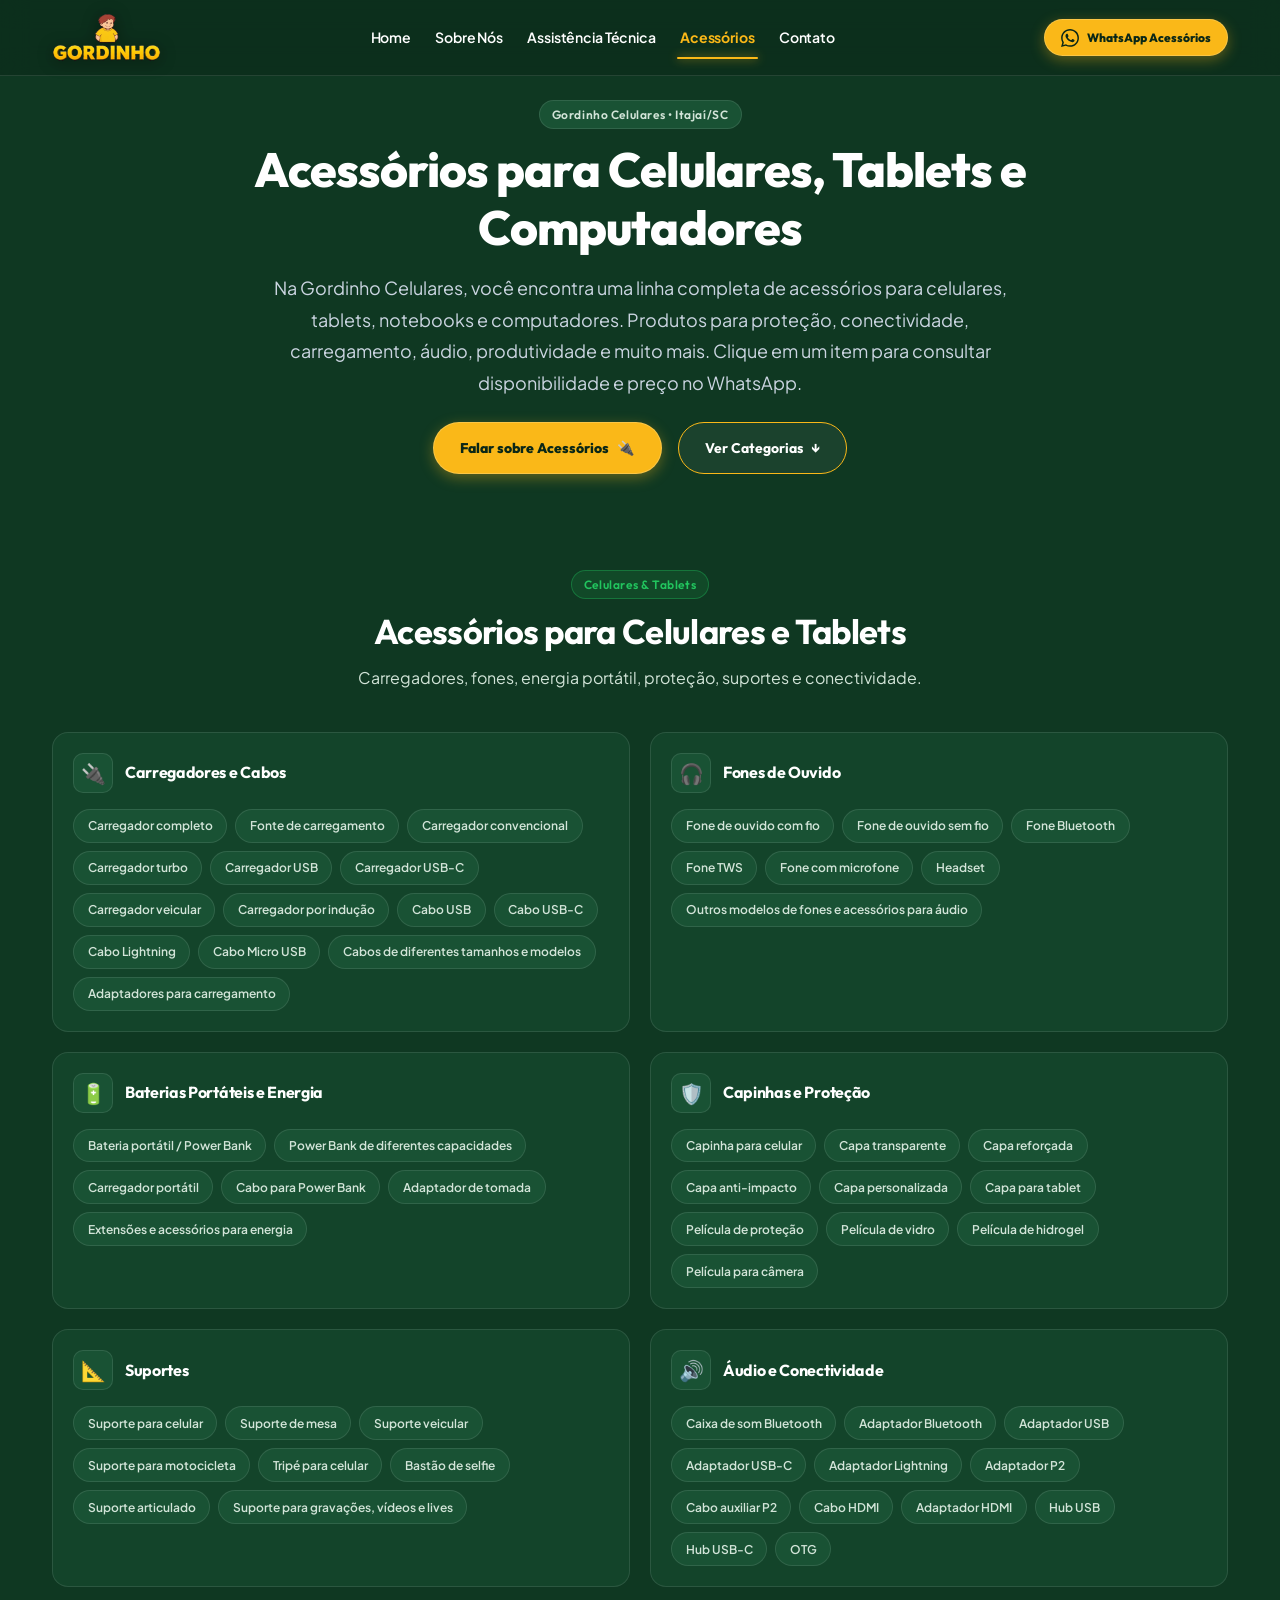
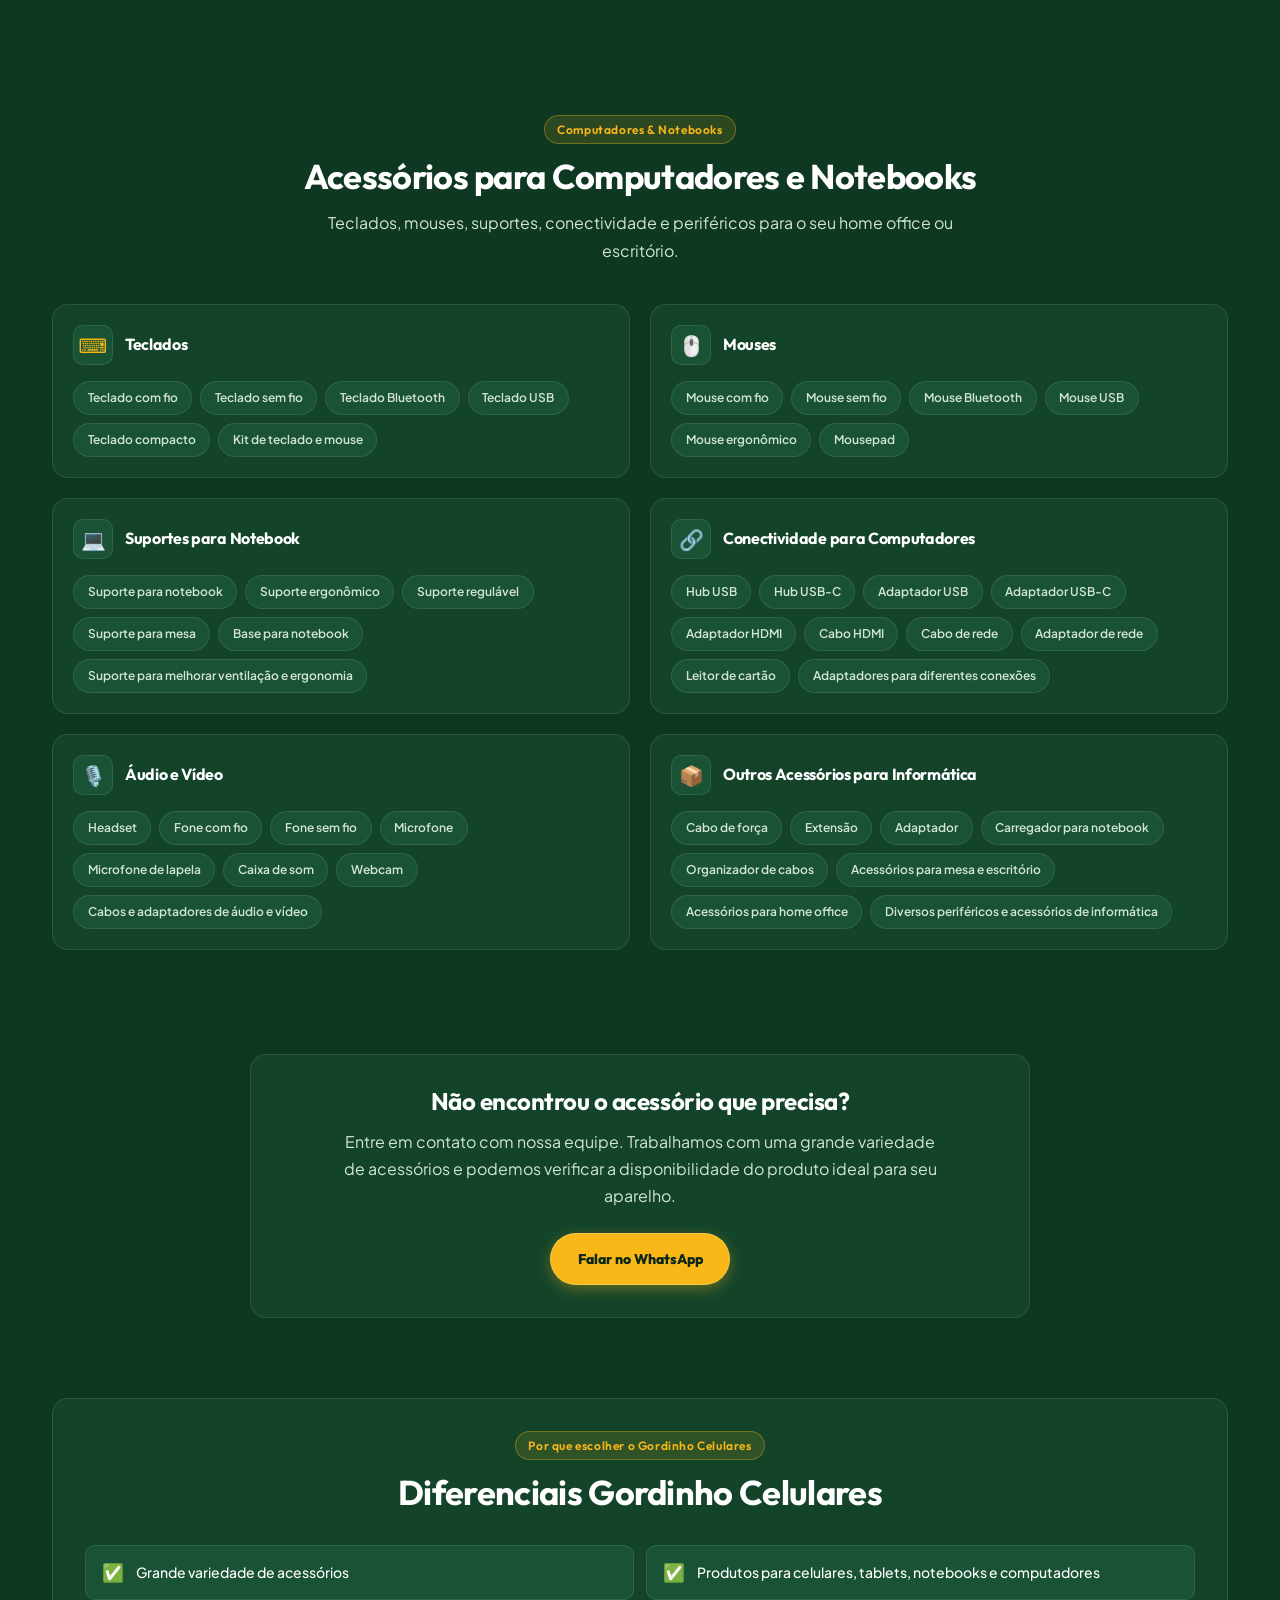
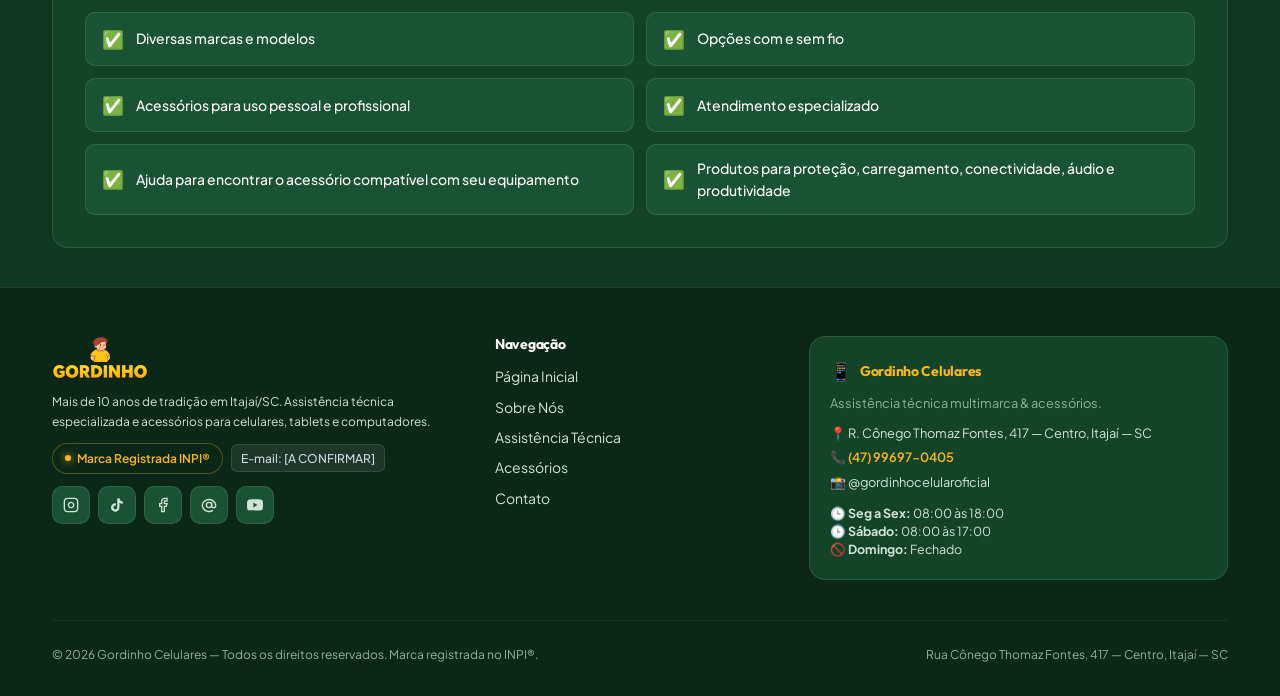
==== commit 77bff855: "feat: atualiza horario de funcionamento e links das redes sociais" ====
--- a/acessorios.html
+++ b/acessorios.html
@@ -23,6 +23,20 @@
     "name": "Gordinho Celulares — Acessórios",
     "image": "https://gordinhocelulares.com.br/assets/images/logo.png",
     "telephone": "+5547996970405",
+    "openingHoursSpecification": [
+      {
+        "@type": "OpeningHoursSpecification",
+        "dayOfWeek": ["Monday", "Tuesday", "Wednesday", "Thursday", "Friday"],
+        "opens": "08:00",
+        "closes": "18:00"
+      },
+      {
+        "@type": "OpeningHoursSpecification",
+        "dayOfWeek": "Saturday",
+        "opens": "08:00",
+        "closes": "17:00"
+      }
+    ],
     "address": {
       "@type": "PostalAddress",
       "streetAddress": "Rua Cônego Thomaz Fontes, 417",
@@ -503,7 +517,7 @@
             <a href="https://www.threads.net/@gordinhocelularoficial" target="_blank" rel="noopener noreferrer" class="social-btn" title="Threads" aria-label="Threads">
               <svg width="16" height="16" viewBox="0 0 24 24" fill="none" stroke="currentColor" stroke-width="2" aria-hidden="true"><circle cx="12" cy="12" r="4"/><path d="M16 8v5a3 3 0 0 0 6 0v-1a10 9 0 1 0-4 8"/></svg>
             </a>
-            <a href="https://www.youtube.com/@gordinhocelularoficial" target="_blank" rel="noopener noreferrer" class="social-btn" title="YouTube" aria-label="YouTube">
+            <a href="https://www.youtube.com/@grupogordinho" target="_blank" rel="noopener noreferrer" class="social-btn" title="YouTube" aria-label="YouTube">
               <svg width="16" height="16" viewBox="0 0 24 24" fill="currentColor" aria-hidden="true"><path d="M23.498 6.186a3.016 3.016 0 0 0-2.122-2.136C19.505 3.545 12 3.545 12 3.545s-7.505 0-9.377.505A3.016 3.016 0 0 0 .502 6.186 31.36 31.36 0 0 0 0 12a31.36 31.36 0 0 0 .502 5.814 3.016 3.016 0 0 0 2.122 2.136c1.871.505 9.376.505 9.376.505s7.505 0 9.377-.505a3.016 3.016 0 0 0 2.122-2.136A31.36 31.36 0 0 0 24 12a31.36 31.36 0 0 0-.502-5.814zM9.545 15.568V8.432L15.818 12l-6.273 3.568z"/></svg>
             </a>
           </div>
@@ -531,7 +545,7 @@
             Assistência técnica multimarca &amp; acessórios.
           </p>
           <div style="font-size: 0.8rem; margin-bottom: 4px; color: var(--text-secondary);">
-            📍 R. Cônego Thomaz Fontes, 417 — Centro
+            📍 R. Cônego Thomaz Fontes, 417 — Centro, Itajaí — SC
           </div>
           <div style="font-size: 0.8rem; margin-bottom: 4px;">
             📞 <a href="https://wa.me/5547996970405" target="_blank" rel="noopener noreferrer" style="color: var(--color-primary); font-weight: 600;">(47) 99697-0405</a>
@@ -539,8 +553,10 @@
           <div style="font-size: 0.8rem; margin-bottom: var(--space-2);">
             📸 <a href="https://www.instagram.com/gordinhocelularoficial/" target="_blank" rel="noopener noreferrer" style="color: var(--text-secondary);">@gordinhocelularoficial</a>
           </div>
-          <div>
-            <span class="badge-confirm">Horário: [A CONFIRMAR]</span>
+          <div style="font-size: 0.78rem; color: var(--text-secondary); line-height: 1.45; margin-top: 4px;">
+            🕒 <strong>Seg a Sex:</strong> 08:00 às 18:00<br>
+            🕒 <strong>Sábado:</strong> 08:00 às 17:00<br>
+            🚫 <strong>Domingo:</strong> Fechado
           </div>
         </div>
 
@@ -551,7 +567,7 @@
           &copy; 2026 Gordinho Celulares — Todos os direitos reservados. Marca registrada no INPI®.
         </div>
         <div style="display: flex; gap: var(--space-4);">
-          <span style="color: var(--text-muted);">Rua Cônego Thomaz Fontes, 417 — Centro, Itajaí/SC</span>
+          <span style="color: var(--text-muted);">Rua Cônego Thomaz Fontes, 417 — Centro, Itajaí — SC</span>
         </div>
       </div>
     </div>
